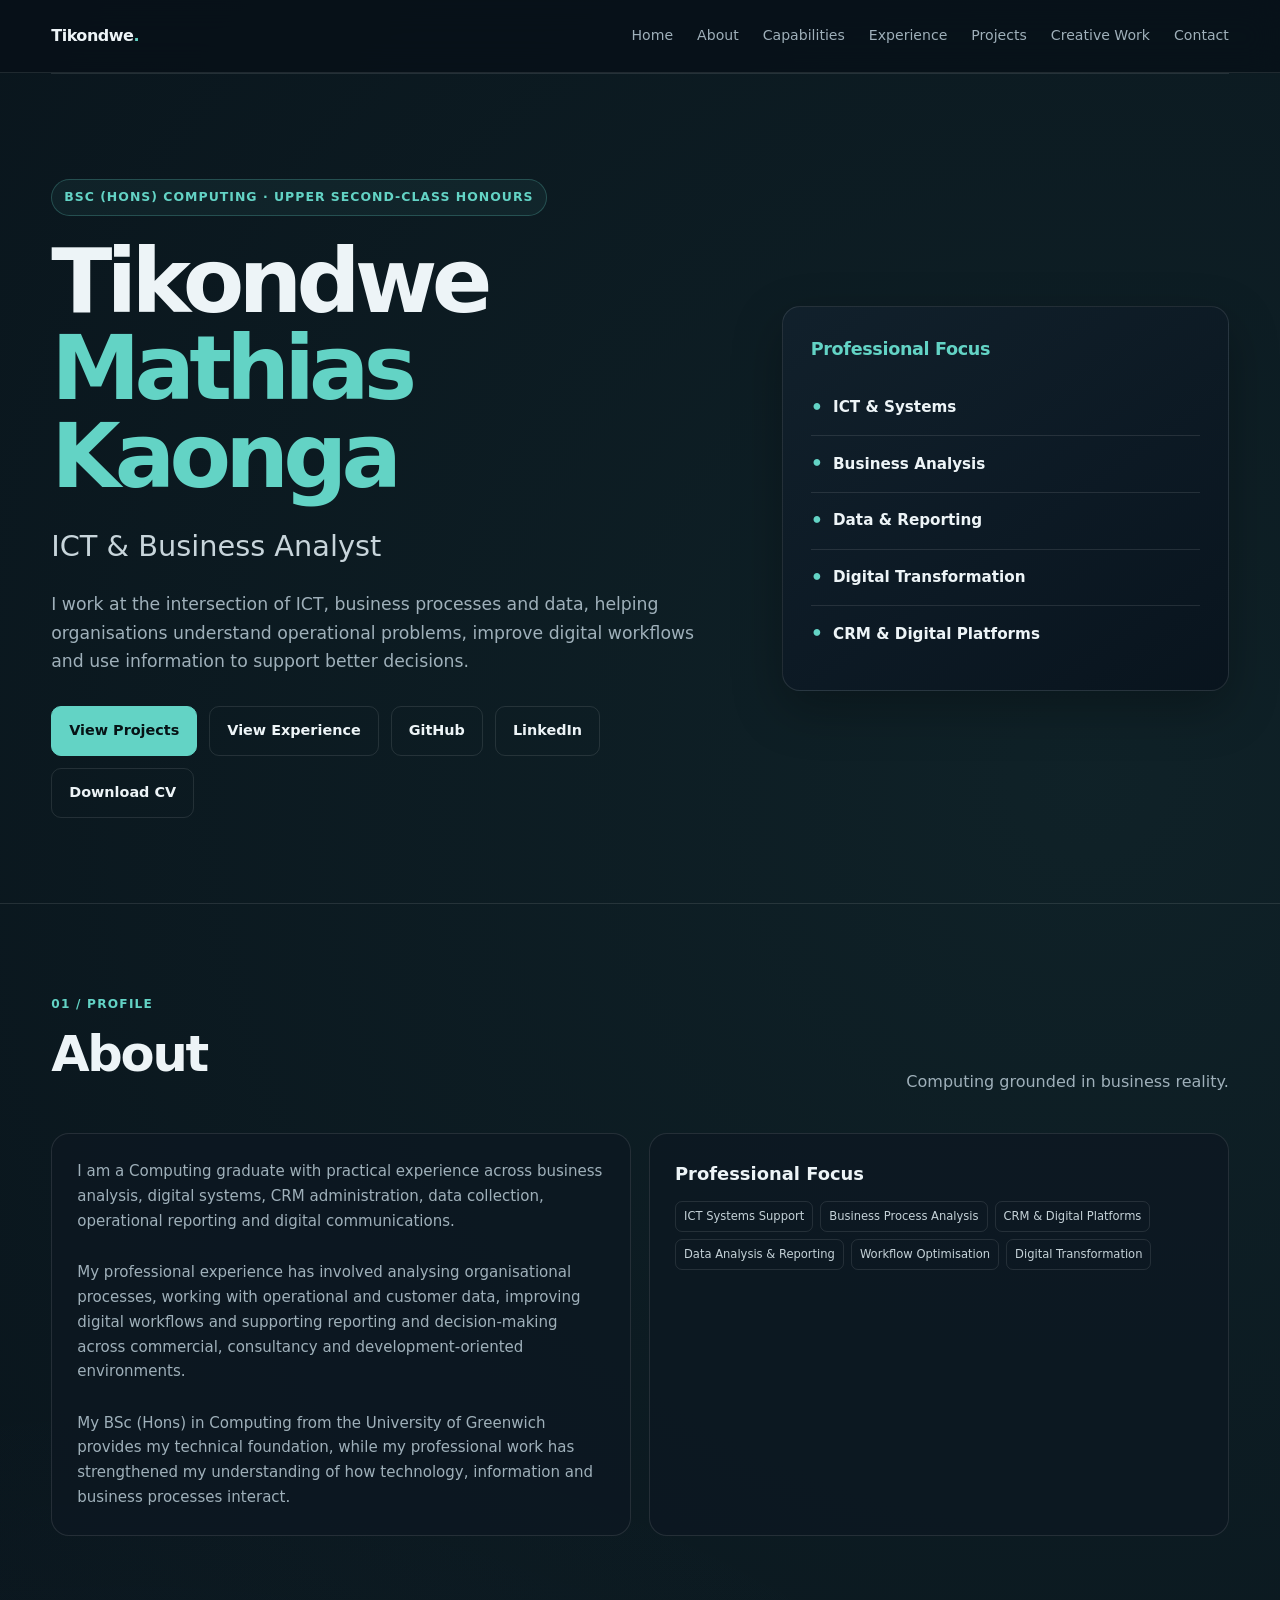
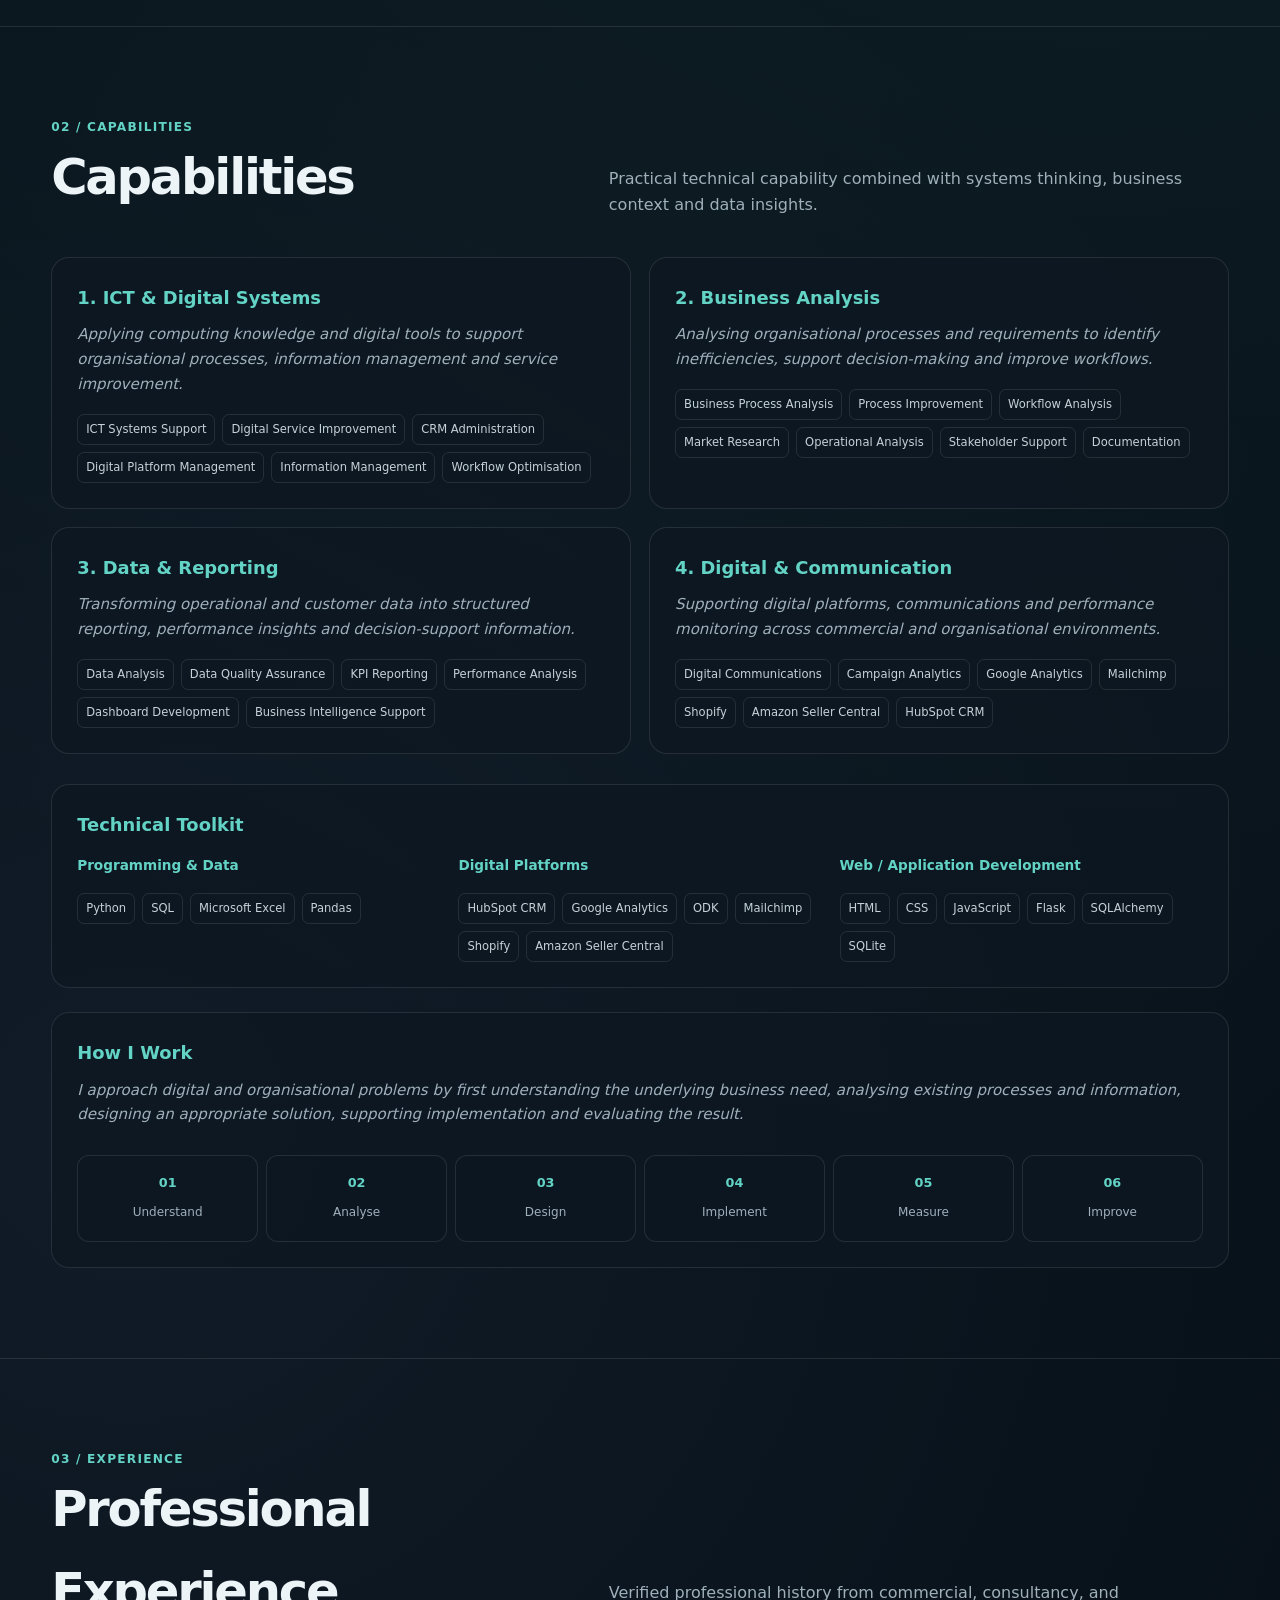
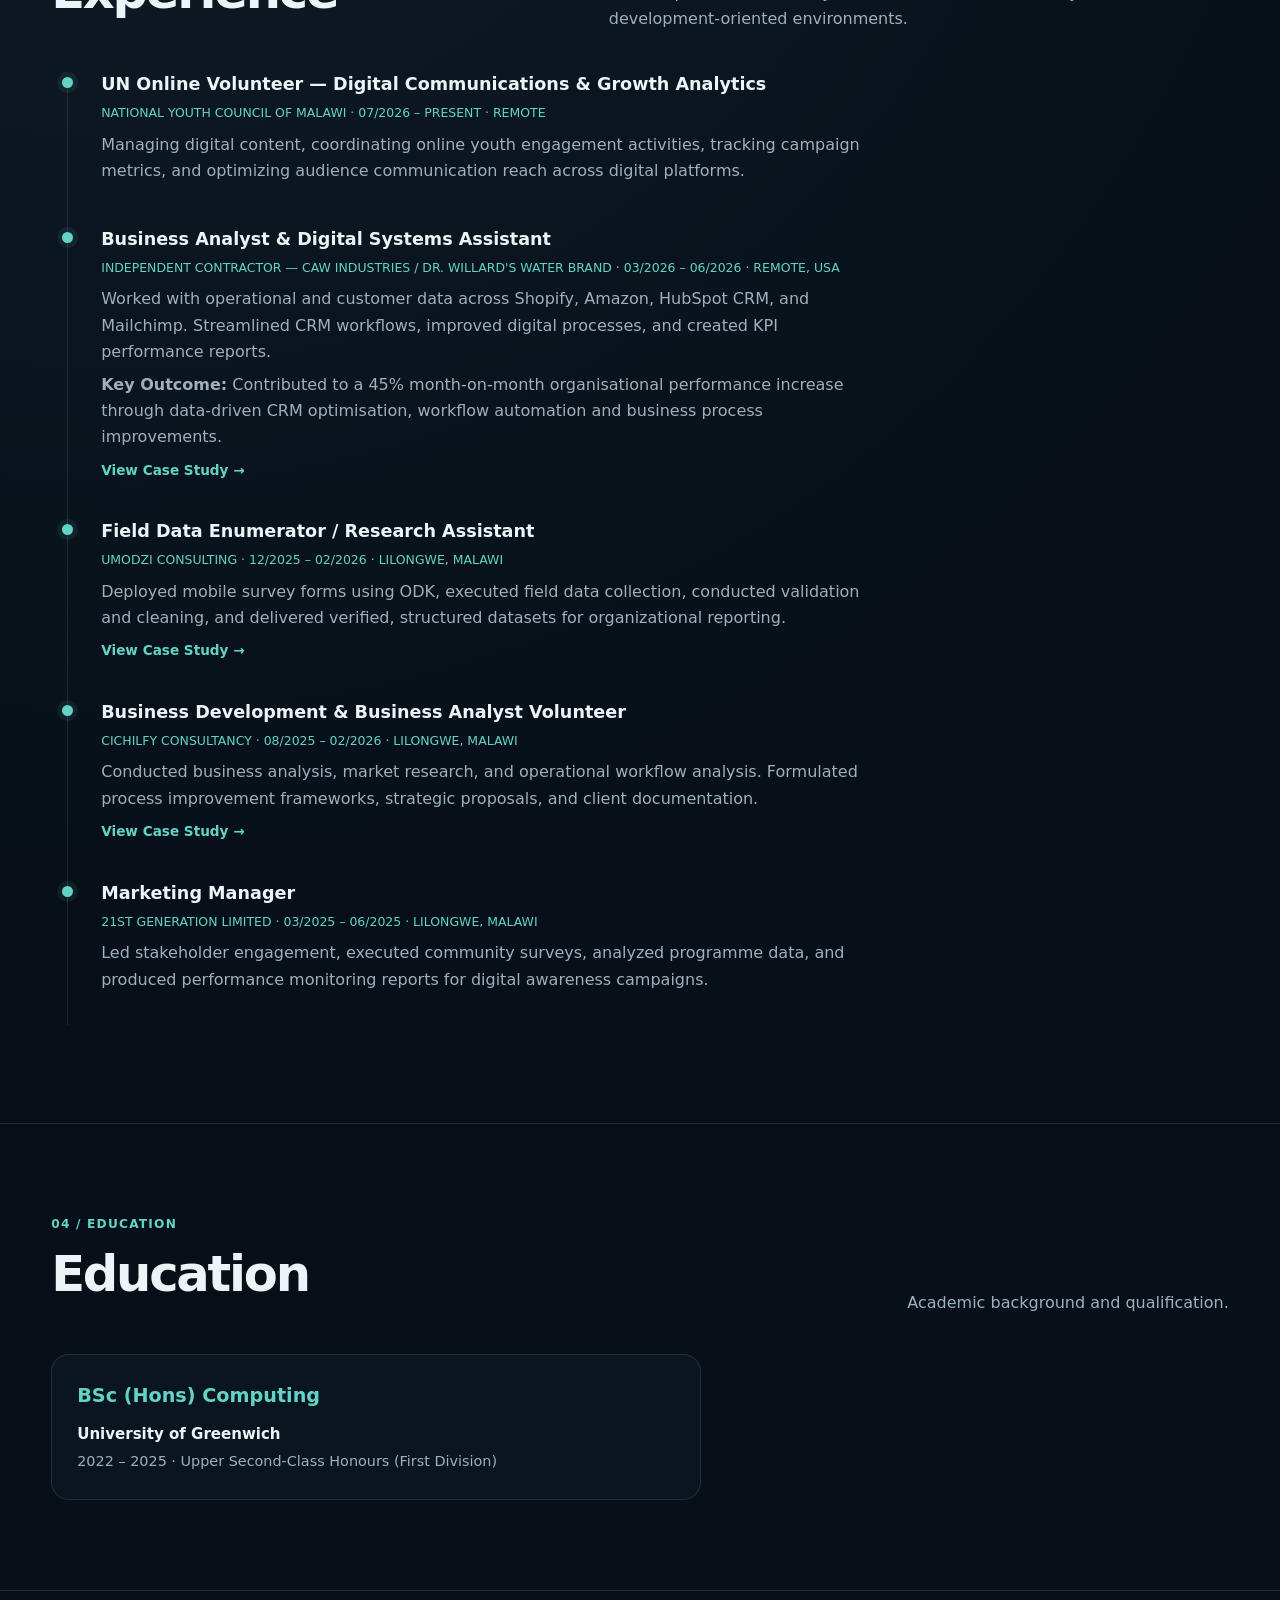
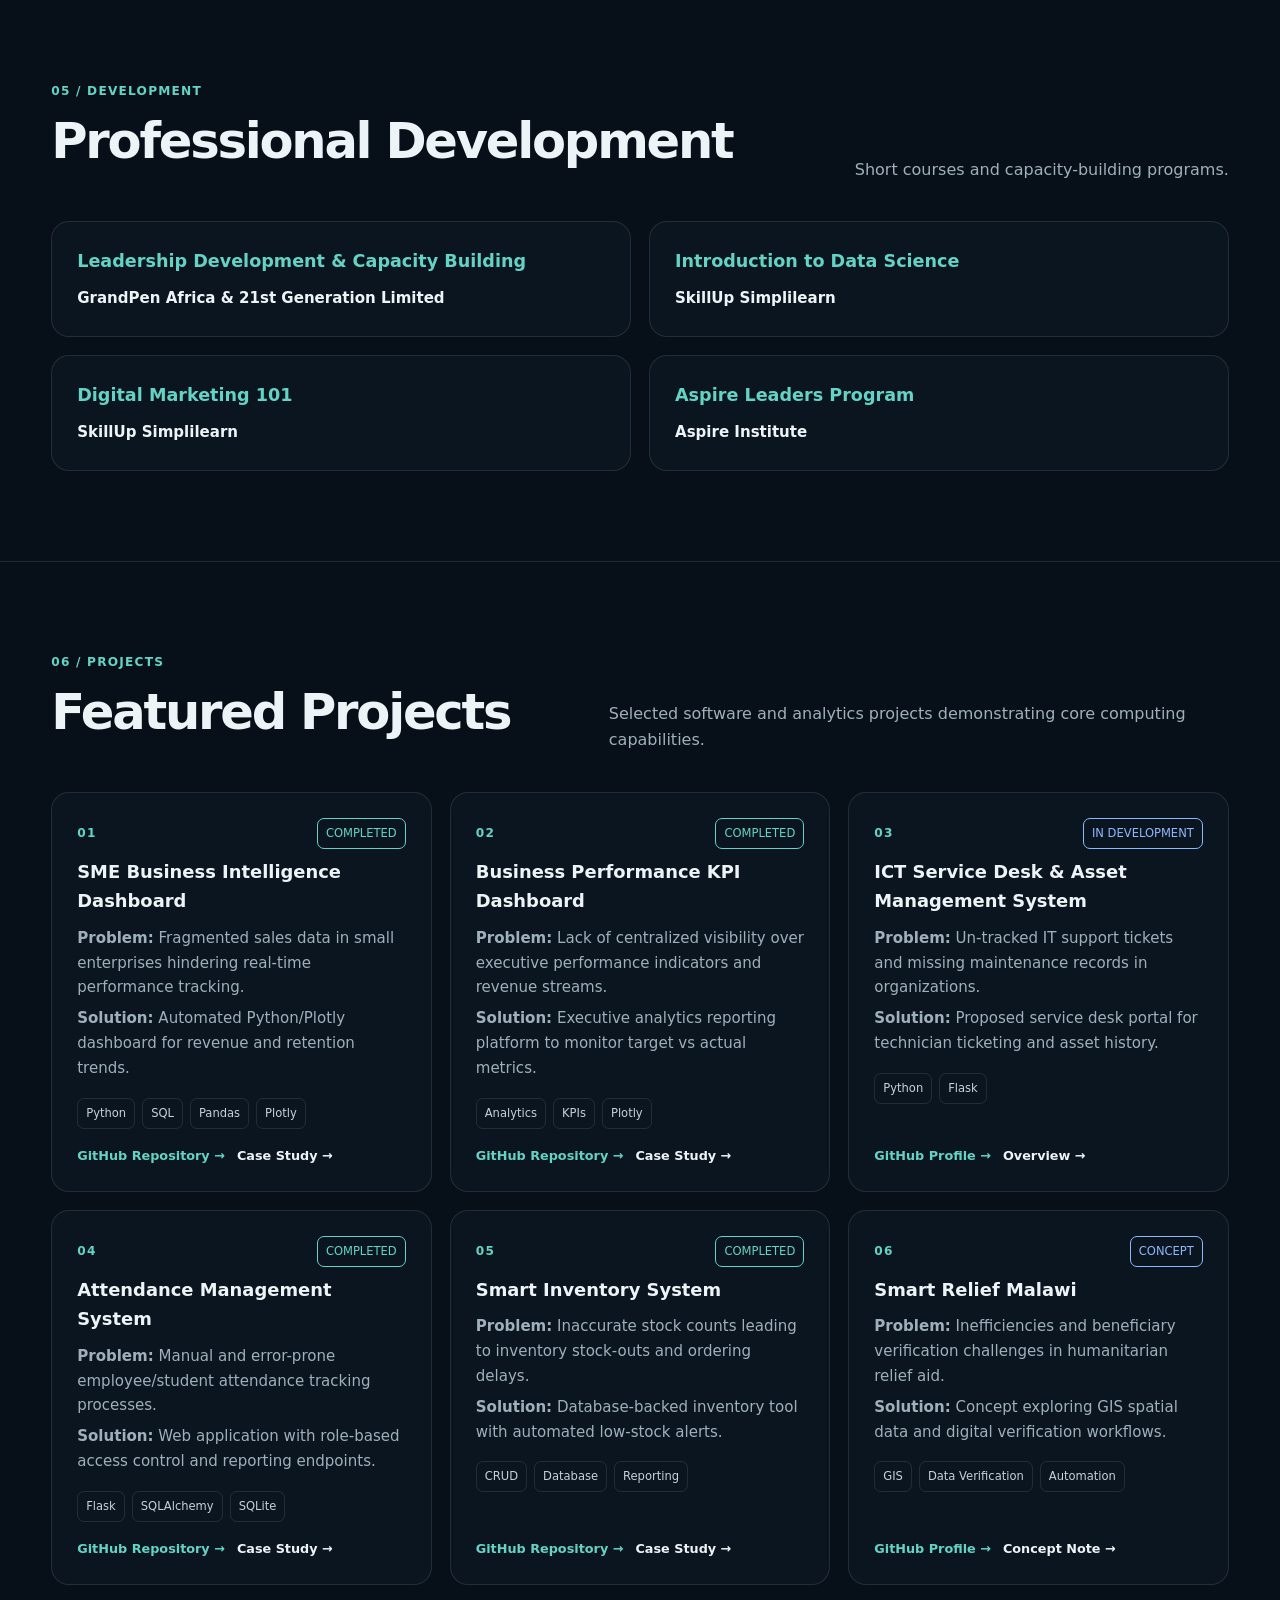
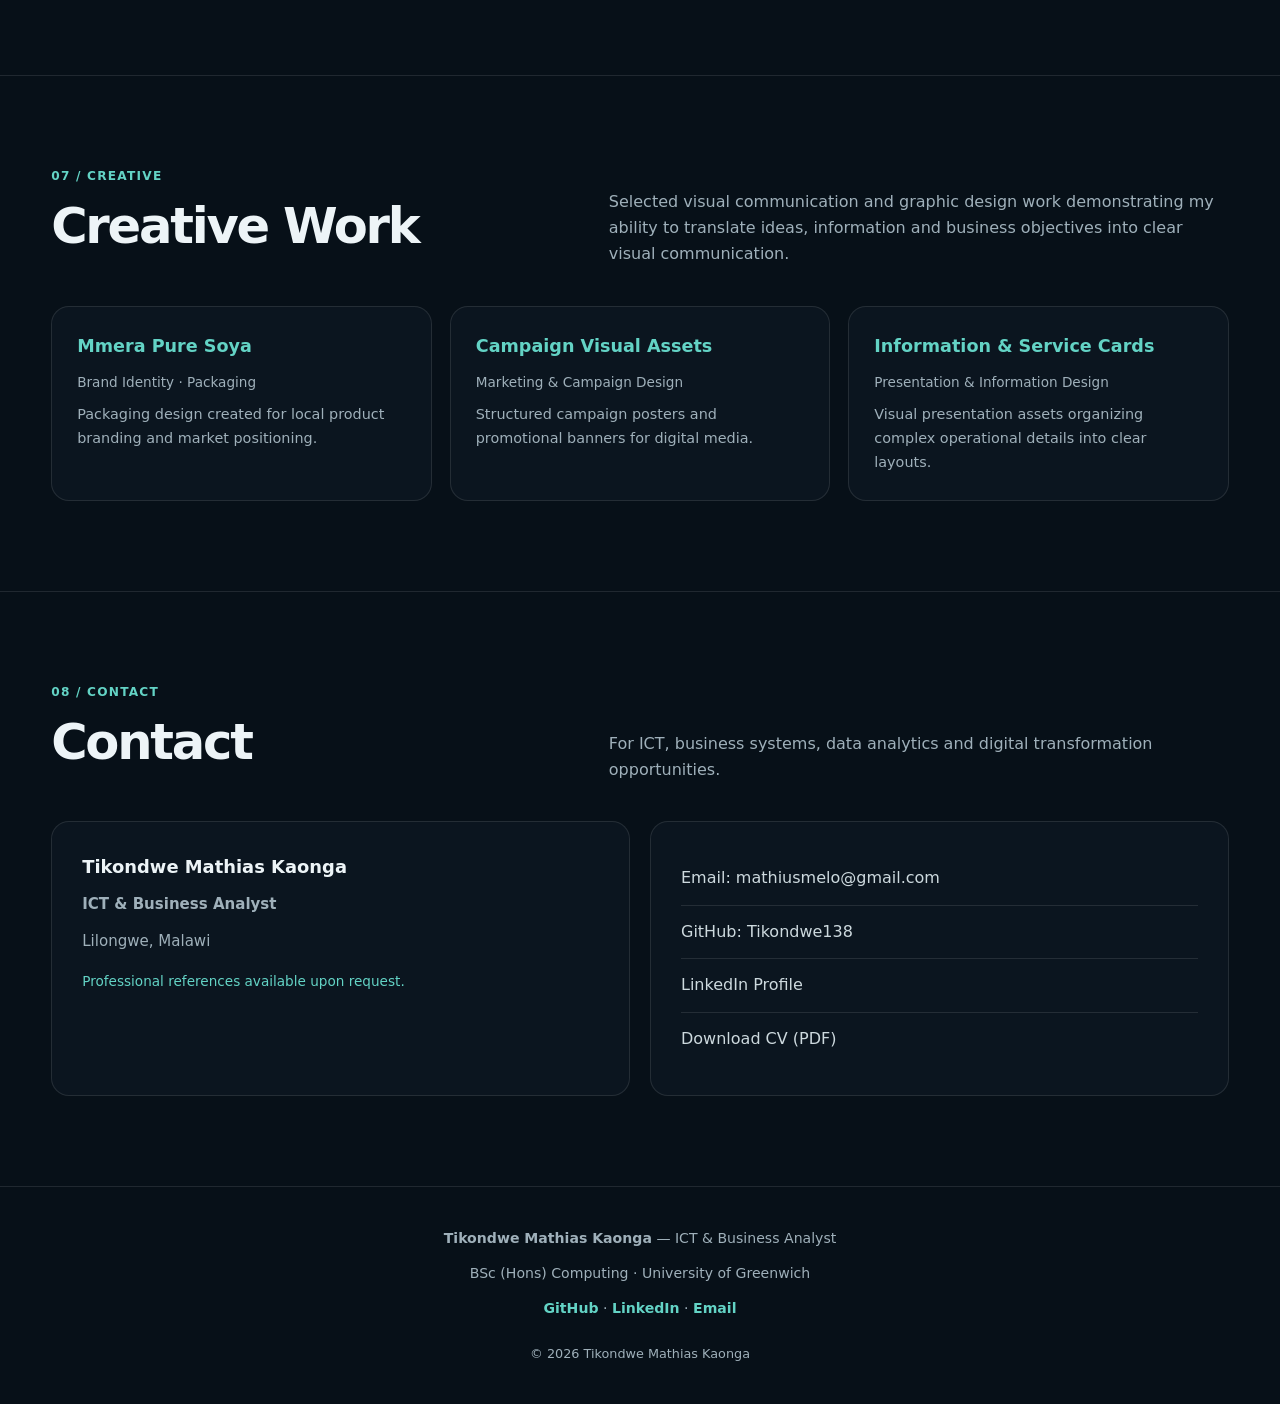
==== tikondwe-ict-portfolio.html @ abfc5bd4 "Add files via upload" ====
<!DOCTYPE html>
<html lang="en">
<head>
  <meta charset="UTF-8" />
  <meta name="viewport" content="width=device-width, initial-scale=1.0" />
  <meta name="description" content="Professional portfolio of Tikondwe Mathias Kaonga, a BSc (Hons) Computing graduate specialising in ICT, business analysis, digital systems, data analytics and digital transformation." />
  <meta name="author" content="Tikondwe Mathias Kaonga" />
  <title>Tikondwe Mathias Kaonga | ICT & Business Analyst</title>
  <link rel="stylesheet" href="css/style.css" />
</head>
<body>

<header class="nav">
  <div class="container nav-inner">
    <a class="brand" href="#home">Tikondwe<span>.</span></a>
    <button class="menu" aria-label="Open navigation">☰</button>
    <nav class="nav-links" id="navLinks">
      <a href="#home">Home</a>
      <a href="#about">About</a>
      <a href="#capabilities">Capabilities</a>
      <a href="#experience">Experience</a>
      <a href="#projects">Projects</a>
      <a href="creative/index.html">Creative Work</a>
      <a href="#contact">Contact</a>
    </nav>
  </div>
</header>

<main id="home">
  <section class="hero container">
    <div>
      <div class="eyebrow">BSc (Hons) Computing · Upper Second-Class Honours</div>
      <h1>Tikondwe<br><span>Mathias Kaonga</span></h1>
      <h2>ICT & Business Analyst</h2>
      <p>
        I work at the intersection of ICT, business processes and data, helping organisations understand operational problems, improve digital workflows and use information to support better decisions.
      </p>
      <div class="actions">
        <a class="btn primary" href="#projects">View Projects</a>
        <a class="btn" href="#experience">View Experience</a>
        <a class="btn" href="https://github.com/Tikondwe138" target="_blank" rel="noopener noreferrer">GitHub</a>
        <a class="btn" href="https://www.linkedin.com/in/tikondwe-k-3b1062323" target="_blank" rel="noopener noreferrer">LinkedIn</a>
        <a class="btn" href="assets/Tikondwe-Mathias-Kaonga-CV.pdf" target="_blank">Download CV</a>
      </div>
    </div>

    <aside class="hero-card">
      <h3>Professional Focus</h3>
      <ul>
        <li>ICT & Systems</li>
        <li>Business Analysis</li>
        <li>Data & Reporting</li>
        <li>Digital Transformation</li>
        <li>CRM & Digital Platforms</li>
      </ul>
    </aside>
  </section>

  <section id="about">
    <div class="container">
      <div class="section-head">
        <div><div class="number">01 / PROFILE</div><h2>About</h2></div>
        <p>Computing grounded in business reality.</p>
      </div>
      <div class="grid grid-2">
        <article class="card">
          <p>
            I am a Computing graduate with practical experience across business analysis, digital systems, CRM administration, data collection, operational reporting and digital communications.
          </p>
          <br>
          <p>
            My professional experience has involved analysing organisational processes, working with operational and customer data, improving digital workflows and supporting reporting and decision-making across commercial, consultancy and development-oriented environments.
          </p>
          <br>
          <p>
            My BSc (Hons) in Computing from the University of Greenwich provides my technical foundation, while my professional work has strengthened my understanding of how technology, information and business processes interact.
          </p>
        </article>
        <article class="card">
          <h3>Professional Focus</h3>
          <div class="tag-row" style="margin-top:12px">
            <span class="tag">ICT Systems Support</span>
            <span class="tag">Business Process Analysis</span>
            <span class="tag">CRM & Digital Platforms</span>
            <span class="tag">Data Analysis & Reporting</span>
            <span class="tag">Workflow Optimisation</span>
            <span class="tag">Digital Transformation</span>
          </div>
        </article>
      </div>
    </div>
  </section>

  <section id="capabilities">
    <div class="container">
      <div class="section-head">
        <div><div class="number">02 / CAPABILITIES</div><h2>Capabilities</h2></div>
        <p>Practical technical capability combined with systems thinking, business context and data insights.</p>
      </div>
      
      <div class="grid grid-2" style="margin-bottom:30px">
        <!-- CAPABILITY 1 -->
        <article class="card">
          <h3 style="color:var(--accent)">1. ICT & Digital Systems</h3>
          <p style="margin-bottom:12px;font-style:italic;color:var(--muted)">Applying computing knowledge and digital tools to support organisational processes, information management and service improvement.</p>
          <div class="tag-row">
            <span class="tag">ICT Systems Support</span>
            <span class="tag">Digital Service Improvement</span>
            <span class="tag">CRM Administration</span>
            <span class="tag">Digital Platform Management</span>
            <span class="tag">Information Management</span>
            <span class="tag">Workflow Optimisation</span>
          </div>
        </article>

        <!-- CAPABILITY 2 -->
        <article class="card">
          <h3 style="color:var(--accent)">2. Business Analysis</h3>
          <p style="margin-bottom:12px;font-style:italic;color:var(--muted)">Analysing organisational processes and requirements to identify inefficiencies, support decision-making and improve workflows.</p>
          <div class="tag-row">
            <span class="tag">Business Process Analysis</span>
            <span class="tag">Process Improvement</span>
            <span class="tag">Workflow Analysis</span>
            <span class="tag">Market Research</span>
            <span class="tag">Operational Analysis</span>
            <span class="tag">Stakeholder Support</span>
            <span class="tag">Documentation</span>
          </div>
        </article>

        <!-- CAPABILITY 3 -->
        <article class="card">
          <h3 style="color:var(--accent)">3. Data & Reporting</h3>
          <p style="margin-bottom:12px;font-style:italic;color:var(--muted)">Transforming operational and customer data into structured reporting, performance insights and decision-support information.</p>
          <div class="tag-row">
            <span class="tag">Data Analysis</span>
            <span class="tag">Data Quality Assurance</span>
            <span class="tag">KPI Reporting</span>
            <span class="tag">Performance Analysis</span>
            <span class="tag">Dashboard Development</span>
            <span class="tag">Business Intelligence Support</span>
          </div>
        </article>

        <!-- CAPABILITY 4 -->
        <article class="card">
          <h3 style="color:var(--accent)">4. Digital & Communication</h3>
          <p style="margin-bottom:12px;font-style:italic;color:var(--muted)">Supporting digital platforms, communications and performance monitoring across commercial and organisational environments.</p>
          <div class="tag-row">
            <span class="tag">Digital Communications</span>
            <span class="tag">Campaign Analytics</span>
            <span class="tag">Google Analytics</span>
            <span class="tag">Mailchimp</span>
            <span class="tag">Shopify</span>
            <span class="tag">Amazon Seller Central</span>
            <span class="tag">HubSpot CRM</span>
          </div>
        </article>
      </div>

      <!-- TECHNICAL SKILLS TOOLKIT -->
      <div class="card" style="margin-top:20px">
        <h3 style="margin-bottom:14px;color:var(--accent)">Technical Toolkit</h3>
        <div class="grid grid-3">
          <div>
            <strong style="display:block;font-size:0.85rem;color:var(--accent);margin-bottom:8px">Programming & Data</strong>
            <div class="tag-row">
              <span class="tag">Python</span>
              <span class="tag">SQL</span>
              <span class="tag">Microsoft Excel</span>
              <span class="tag">Pandas</span>
            </div>
          </div>
          <div>
            <strong style="display:block;font-size:0.85rem;color:var(--accent);margin-bottom:8px">Digital Platforms</strong>
            <div class="tag-row">
              <span class="tag">HubSpot CRM</span>
              <span class="tag">Google Analytics</span>
              <span class="tag">ODK</span>
              <span class="tag">Mailchimp</span>
              <span class="tag">Shopify</span>
              <span class="tag">Amazon Seller Central</span>
            </div>
          </div>
          <div>
            <strong style="display:block;font-size:0.85rem;color:var(--accent);margin-bottom:8px">Web / Application Development</strong>
            <div class="tag-row">
              <span class="tag">HTML</span>
              <span class="tag">CSS</span>
              <span class="tag">JavaScript</span>
              <span class="tag">Flask</span>
              <span class="tag">SQLAlchemy</span>
              <span class="tag">SQLite</span>
            </div>
          </div>
        </div>
      </div>

      <!-- HOW I WORK SECTION -->
      <div class="card" style="margin-top:24px">
        <h3 style="margin-bottom:10px;color:var(--accent)">How I Work</h3>
        <p style="margin-bottom:20px;font-style:italic;color:var(--muted)">
          I approach digital and organisational problems by first understanding the underlying business need, analysing existing processes and information, designing an appropriate solution, supporting implementation and evaluating the result.
        </p>
        <div class="process">
          <div class="step"><strong>01</strong><span>Understand</span></div>
          <div class="step"><strong>02</strong><span>Analyse</span></div>
          <div class="step"><strong>03</strong><span>Design</span></div>
          <div class="step"><strong>04</strong><span>Implement</span></div>
          <div class="step"><strong>05</strong><span>Measure</span></div>
          <div class="step"><strong>06</strong><span>Improve</span></div>
        </div>
      </div>
    </div>
  </section>

  <section id="experience">
    <div class="container">
      <div class="section-head">
        <div><div class="number">03 / EXPERIENCE</div><h2>Professional Experience</h2></div>
        <p>Verified professional history from commercial, consultancy, and development-oriented environments.</p>
      </div>
      <div class="timeline">
        <!-- EXP 01 -->
        <article class="timeline-item">
          <h3>UN Online Volunteer — Digital Communications & Growth Analytics</h3>
          <div class="meta">NATIONAL YOUTH COUNCIL OF MALAWI · 07/2026 – PRESENT · REMOTE</div>
          <p>Managing digital content, coordinating online youth engagement activities, tracking campaign metrics, and optimizing audience communication reach across digital platforms.</p>
        </article>

        <!-- EXP 02 -->
        <article class="timeline-item">
          <h3>Business Analyst & Digital Systems Assistant</h3>
          <div class="meta">INDEPENDENT CONTRACTOR — CAW INDUSTRIES / DR. WILLARD'S WATER BRAND · 03/2026 – 06/2026 · REMOTE, USA</div>
          <p>Worked with operational and customer data across Shopify, Amazon, HubSpot CRM, and Mailchimp. Streamlined CRM workflows, improved digital processes, and created KPI performance reports.</p>
          <p><strong>Key Outcome:</strong> Contributed to a 45% month-on-month organisational performance increase through data-driven CRM optimisation, workflow automation and business process improvements.</p>
          <a href="case-studies/caw-industries.html" style="color:var(--accent);font-weight:700;font-size:0.85rem">View Case Study →</a>
        </article>

        <!-- EXP 03 -->
        <article class="timeline-item">
          <h3>Field Data Enumerator / Research Assistant</h3>
          <div class="meta">UMODZI CONSULTING · 12/2025 – 02/2026 · LILONGWE, MALAWI</div>
          <p>Deployed mobile survey forms using ODK, executed field data collection, conducted validation and cleaning, and delivered verified, structured datasets for organizational reporting.</p>
          <a href="case-studies/umodzi-data-quality.html" style="color:var(--accent);font-weight:700;font-size:0.85rem">View Case Study →</a>
        </article>

        <!-- EXP 04 -->
        <article class="timeline-item">
          <h3>Business Development & Business Analyst Volunteer</h3>
          <div class="meta">CICHILFY CONSULTANCY · 08/2025 – 02/2026 · LILONGWE, MALAWI</div>
          <p>Conducted business analysis, market research, and operational workflow analysis. Formulated process improvement frameworks, strategic proposals, and client documentation.</p>
          <a href="case-studies/cichlify-business-analysis.html" style="color:var(--accent);font-weight:700;font-size:0.85rem">View Case Study →</a>
        </article>

        <!-- EXP 05 -->
        <article class="timeline-item">
          <h3>Marketing Manager</h3>
          <div class="meta">21ST GENERATION LIMITED · 03/2025 – 06/2025 · LILONGWE, MALAWI</div>
          <p>Led stakeholder engagement, executed community surveys, analyzed programme data, and produced performance monitoring reports for digital awareness campaigns.</p>
        </article>
      </div>
    </div>
  </section>

  <section id="education">
    <div class="container">
      <div class="section-head">
        <div><div class="number">04 / EDUCATION</div><h2>Education</h2></div>
        <p>Academic background and qualification.</p>
      </div>
      <div class="card" style="max-width:650px">
        <h3 style="font-size:1.2rem;color:var(--accent)">BSc (Hons) Computing</h3>
        <p style="color:var(--text);font-weight:600">University of Greenwich</p>
        <p style="color:var(--muted);font-size:0.9rem;margin-top:4px">2022 – 2025 · Upper Second-Class Honours (First Division)</p>
      </div>
    </div>
  </section>

  <section id="certifications">
    <div class="container">
      <div class="section-head">
        <div><div class="number">05 / DEVELOPMENT</div><h2>Professional Development</h2></div>
        <p>Short courses and capacity-building programs.</p>
      </div>
      <div class="grid grid-2">
        <article class="card">
          <h3 style="font-size:1.1rem;color:var(--accent)">Leadership Development & Capacity Building</h3>
          <p style="color:var(--text);font-weight:600">GrandPen Africa & 21st Generation Limited</p>
        </article>
        <article class="card">
          <h3 style="font-size:1.1rem;color:var(--accent)">Introduction to Data Science</h3>
          <p style="color:var(--text);font-weight:600">SkillUp Simplilearn</p>
        </article>
        <article class="card">
          <h3 style="font-size:1.1rem;color:var(--accent)">Digital Marketing 101</h3>
          <p style="color:var(--text);font-weight:600">SkillUp Simplilearn</p>
        </article>
        <article class="card">
          <h3 style="font-size:1.1rem;color:var(--accent)">Aspire Leaders Program</h3>
          <p style="color:var(--text);font-weight:600">Aspire Institute</p>
        </article>
      </div>
    </div>
  </section>

  <section id="projects">
    <div class="container">
      <div class="section-head">
        <div><div class="number">06 / PROJECTS</div><h2>Featured Projects</h2></div>
        <p>Selected software and analytics projects demonstrating core computing capabilities.</p>
      </div>
      <div class="grid grid-3">
        <!-- PROJECT 01 -->
        <article class="card project-card">
          <div class="project-body">
            <div style="display:flex;justify-content:space-between;align-items:center;margin-bottom:8px">
              <div class="number">01</div>
              <span class="tag" style="border-color:var(--accent);color:var(--accent)">COMPLETED</span>
            </div>
            <h3>SME Business Intelligence Dashboard</h3>
            <p><strong>Problem:</strong> Fragmented sales data in small enterprises hindering real-time performance tracking.</p>
            <p style="margin-top:6px"><strong>Solution:</strong> Automated Python/Plotly dashboard for revenue and retention trends.</p>
            <div class="tag-row"><span class="tag">Python</span><span class="tag">SQL</span><span class="tag">Pandas</span><span class="tag">Plotly</span></div>
          </div>
          <div style="margin-top:16px;display:flex;gap:12px">
            <a href="https://github.com/Tikondwe138" target="_blank" rel="noopener noreferrer" style="color:var(--accent);font-weight:700;font-size:0.8rem">GitHub Repository →</a>
            <a href="projects/sme-bi-dashboard.html" style="color:var(--text);font-weight:700;font-size:0.8rem">Case Study →</a>
          </div>
        </article>

        <!-- PROJECT 02 -->
        <article class="card project-card">
          <div class="project-body">
            <div style="display:flex;justify-content:space-between;align-items:center;margin-bottom:8px">
              <div class="number">02</div>
              <span class="tag" style="border-color:var(--accent);color:var(--accent)">COMPLETED</span>
            </div>
            <h3>Business Performance KPI Dashboard</h3>
            <p><strong>Problem:</strong> Lack of centralized visibility over executive performance indicators and revenue streams.</p>
            <p style="margin-top:6px"><strong>Solution:</strong> Executive analytics reporting platform to monitor target vs actual metrics.</p>
            <div class="tag-row"><span class="tag">Analytics</span><span class="tag">KPIs</span><span class="tag">Plotly</span></div>
          </div>
          <div style="margin-top:16px;display:flex;gap:12px">
            <a href="https://github.com/Tikondwe138" target="_blank" rel="noopener noreferrer" style="color:var(--accent);font-weight:700;font-size:0.8rem">GitHub Repository →</a>
            <a href="projects/kpi-dashboard.html" style="color:var(--text);font-weight:700;font-size:0.8rem">Case Study →</a>
          </div>
        </article>

        <!-- PROJECT 03 -->
        <article class="card project-card">
          <div class="project-body">
            <div style="display:flex;justify-content:space-between;align-items:center;margin-bottom:8px">
              <div class="number">03</div>
              <span class="tag" style="border-color:var(--accent-2);color:var(--accent-2)">IN DEVELOPMENT</span>
            </div>
            <h3>ICT Service Desk & Asset Management System</h3>
            <p><strong>Problem:</strong> Un-tracked IT support tickets and missing maintenance records in organizations.</p>
            <p style="margin-top:6px"><strong>Solution:</strong> Proposed service desk portal for technician ticketing and asset history.</p>
            <div class="tag-row"><span class="tag">Python</span><span class="tag">Flask</span></div>
          </div>
          <div style="margin-top:16px;display:flex;gap:12px">
            <a href="https://github.com/Tikondwe138" target="_blank" rel="noopener noreferrer" style="color:var(--accent);font-weight:700;font-size:0.8rem">GitHub Profile →</a>
            <a href="projects/service-desk.html" style="color:var(--text);font-weight:700;font-size:0.8rem">Overview →</a>
          </div>
        </article>

        <!-- PROJECT 04 -->
        <article class="card project-card">
          <div class="project-body">
            <div style="display:flex;justify-content:space-between;align-items:center;margin-bottom:8px">
              <div class="number">04</div>
              <span class="tag" style="border-color:var(--accent);color:var(--accent)">COMPLETED</span>
            </div>
            <h3>Attendance Management System</h3>
            <p><strong>Problem:</strong> Manual and error-prone employee/student attendance tracking processes.</p>
            <p style="margin-top:6px"><strong>Solution:</strong> Web application with role-based access control and reporting endpoints.</p>
            <div class="tag-row"><span class="tag">Flask</span><span class="tag">SQLAlchemy</span><span class="tag">SQLite</span></div>
          </div>
          <div style="margin-top:16px;display:flex;gap:12px">
            <a href="https://github.com/Tikondwe138" target="_blank" rel="noopener noreferrer" style="color:var(--accent);font-weight:700;font-size:0.8rem">GitHub Repository →</a>
            <a href="projects/attendance-system.html" style="color:var(--text);font-weight:700;font-size:0.8rem">Case Study →</a>
          </div>
        </article>

        <!-- PROJECT 05 -->
        <article class="card project-card">
          <div class="project-body">
            <div style="display:flex;justify-content:space-between;align-items:center;margin-bottom:8px">
              <div class="number">05</div>
              <span class="tag" style="border-color:var(--accent);color:var(--accent)">COMPLETED</span>
            </div>
            <h3>Smart Inventory System</h3>
            <p><strong>Problem:</strong> Inaccurate stock counts leading to inventory stock-outs and ordering delays.</p>
            <p style="margin-top:6px"><strong>Solution:</strong> Database-backed inventory tool with automated low-stock alerts.</p>
            <div class="tag-row"><span class="tag">CRUD</span><span class="tag">Database</span><span class="tag">Reporting</span></div>
          </div>
          <div style="margin-top:16px;display:flex;gap:12px">
            <a href="https://github.com/Tikondwe138" target="_blank" rel="noopener noreferrer" style="color:var(--accent);font-weight:700;font-size:0.8rem">GitHub Repository →</a>
            <a href="projects/inventory-system.html" style="color:var(--text);font-weight:700;font-size:0.8rem">Case Study →</a>
          </div>
        </article>

        <!-- PROJECT 06 -->
        <article class="card project-card">
          <div class="project-body">
            <div style="display:flex;justify-content:space-between;align-items:center;margin-bottom:8px">
              <div class="number">06</div>
              <span class="tag" style="border-color:var(--accent-2);color:var(--accent-2)">CONCEPT</span>
            </div>
            <h3>Smart Relief Malawi</h3>
            <p><strong>Problem:</strong> Inefficiencies and beneficiary verification challenges in humanitarian relief aid.</p>
            <p style="margin-top:6px"><strong>Solution:</strong> Concept exploring GIS spatial data and digital verification workflows.</p>
            <div class="tag-row"><span class="tag">GIS</span><span class="tag">Data Verification</span><span class="tag">Automation</span></div>
          </div>
          <div style="margin-top:16px;display:flex;gap:12px">
            <a href="https://github.com/Tikondwe138" target="_blank" rel="noopener noreferrer" style="color:var(--accent);font-weight:700;font-size:0.8rem">GitHub Profile →</a>
            <a href="projects/smart-relief.html" style="color:var(--text);font-weight:700;font-size:0.8rem">Concept Note →</a>
          </div>
        </article>
      </div>
    </div>
  </section>

  <section id="creative">
    <div class="container">
      <div class="section-head">
        <div><div class="number">07 / CREATIVE</div><h2>Creative Work</h2></div>
        <p>Selected visual communication and graphic design work demonstrating my ability to translate ideas, information and business objectives into clear visual communication.</p>
      </div>

      <!-- GALLERY CATEGORY CARDS -->
      <div class="grid grid-3">
        <article class="card creative-card" onclick="openLightbox('Mmera Pure Soya Packaging Design', 'Brand Identity & Packaging', 'Brand identity and packaging visual design for a Malawi-based local food product.', 'Role: Brand / Graphic Designer | Tools: Canva / Photoshop')">
          <h3 style="font-size:1.1rem;color:var(--accent)">Mmera Pure Soya</h3>
          <p style="font-size:0.85rem;color:var(--muted);margin-top:4px">Brand Identity · Packaging</p>
          <p style="font-size:0.9rem;margin-top:10px">Packaging design created for local product branding and market positioning.</p>
        </article>

        <article class="card creative-card" onclick="openLightbox('Digital Campaign Materials', 'Marketing & Campaign Design', 'Visual campaign assets created for online promotional reach.', 'Role: Graphic Designer | Tools: Canva / Digital Design Suite')">
          <h3 style="font-size:1.1rem;color:var(--accent)">Campaign Visual Assets</h3>
          <p style="font-size:0.85rem;color:var(--muted);margin-top:4px">Marketing & Campaign Design</p>
          <p style="font-size:0.9rem;margin-top:10px">Structured campaign posters and promotional banners for digital media.</p>
        </article>

        <article class="card creative-card" onclick="openLightbox('Information & Service Card Design', 'Presentation & Information Design', 'Information design formatting service packages and corporate outlines into legible visual assets.', 'Role: Information Designer | Tools: Digital Design Tools')">
          <h3 style="font-size:1.1rem;color:var(--accent)">Information & Service Cards</h3>
          <p style="font-size:0.85rem;color:var(--muted);margin-top:4px">Presentation & Information Design</p>
          <p style="font-size:0.9rem;margin-top:10px">Visual presentation assets organizing complex operational details into clear layouts.</p>
        </article>
      </div>
    </div>
  </section>

  <section id="contact">
    <div class="container">
      <div class="section-head">
        <div><div class="number">08 / CONTACT</div><h2>Contact</h2></div>
        <p>For ICT, business systems, data analytics and digital transformation opportunities.</p>
      </div>
      <div class="contact">
        <div class="card contact-box">
          <h3>Tikondwe Mathias Kaonga</h3>
          <p style="margin-top:8px;font-weight:600">ICT & Business Analyst</p>
          <p style="margin-top:12px;color:var(--muted)">Lilongwe, Malawi</p>
          <p style="margin-top:16px;font-size:0.85rem;color:var(--accent)">Professional references available upon request.</p>
        </div>
        <div class="card contact-box">
          <a class="contact-link" href="mailto:mathiusmelo@gmail.com">Email: mathiusmelo@gmail.com</a>
          <a class="contact-link" href="https://github.com/Tikondwe138" target="_blank" rel="noopener noreferrer">GitHub: Tikondwe138</a>
          <a class="contact-link" href="https://www.linkedin.com/in/tikondwe-k-3b1062323" target="_blank" rel="noopener noreferrer">LinkedIn Profile</a>
          <a class="contact-link" href="assets/Tikondwe-Mathias-Kaonga-CV.pdf" target="_blank">Download CV (PDF)</a>
        </div>
      </div>
    </div>
  </section>
</main>

<!-- LIGHTBOX MODAL -->
<div id="lightbox" style="display:none;position:fixed;top:0;left:0;width:100%;height:100%;background:rgba(0,0,0,0.85);z-index:200;align-items:center;justify-content:center;padding:20px" onclick="closeLightbox()">
  <div style="background:var(--surface);border:1px solid var(--line);border-radius:var(--radius);padding:30px;max-width:500px;width:100%;position:relative" onclick="event.stopPropagation()">
    <button onclick="closeLightbox()" style="position:absolute;top:15px;right:15px;background:none;border:none;color:var(--text);font-size:1.4rem;cursor:pointer">×</button>
    <h3 id="lbTitle" style="color:var(--accent);margin-bottom:8px"></h3>
    <p id="lbCat" style="font-size:0.85rem;color:var(--muted);margin-bottom:12px;font-weight:600"></p>
    <p id="lbDesc" style="font-size:0.95rem;margin-bottom:14px;color:var(--text)"></p>
    <p id="lbMeta" style="font-size:0.82rem;color:var(--accent)"></p>
  </div>
</div>

<footer>
  <div class="container footer-inner">
    <div><strong>Tikondwe Mathias Kaonga</strong> — ICT & Business Analyst</div>
    <div>BSc (Hons) Computing · University of Greenwich</div>
    <div>
      <a href="https://github.com/Tikondwe138" target="_blank" rel="noopener noreferrer">GitHub</a> · 
      <a href="https://www.linkedin.com/in/tikondwe-k-3b1062323" target="_blank" rel="noopener noreferrer">LinkedIn</a> · 
      <a href="mailto:mathiusmelo@gmail.com">Email</a>
    </div>
    <div style="margin-top:10px;font-size:0.8rem">© 2026 Tikondwe Mathias Kaonga</div>
  </div>
</footer>

<script src="js/main.js"></script>
</body>
</html>
---- css/style.css ----
/* Tikondwe Mathias Kaonga — Main Stylesheet */
:root {
  --bg: #071018;
  --surface: #0d1822;
  --surface-2: #12212d;
  --text: #edf4f7;
  --muted: #9fb0ba;
  --line: rgba(255, 255, 255, 0.10);
  --accent: #63d3c5;
  --accent-2: #8db8ff;
  --max: 1180px;
  --radius: 18px;
  --shadow: 0 18px 50px rgba(0, 0, 0, 0.28);
}
* { box-sizing: border-box; margin: 0; padding: 0; }
html { scroll-behavior: smooth; }
body {
  font-family: Inter, ui-sans-serif, system-ui, -apple-system, BlinkMacSystemFont, "Segoe UI", sans-serif;
  background:
    radial-gradient(circle at 85% 10%, rgba(99, 211, 197, 0.09), transparent 28%),
    radial-gradient(circle at 10% 35%, rgba(141, 184, 255, 0.07), transparent 26%),
    var(--bg);
  color: var(--text);
  line-height: 1.65;
}
a { color: inherit; text-decoration: none; }
a:focus-visible, button:focus-visible {
  outline: 2px solid var(--accent);
  outline-offset: 3px;
}
.container { width: min(var(--max), 92%); margin: auto; }
.nav {
  position: sticky; top: 0; z-index: 100;
  backdrop-filter: blur(16px);
  background: rgba(7, 16, 24, 0.78);
  border-bottom: 1px solid var(--line);
}
.nav-inner { height: 72px; display: flex; align-items: center; justify-content: space-between; }
.brand { font-weight: 800; letter-spacing: -0.03em; }
.brand span { color: var(--accent); }
.nav-links { display: flex; gap: 24px; align-items: center; }
.nav-links a { font-size: 0.88rem; color: var(--muted); transition: 0.2s; }
.nav-links a:hover { color: var(--text); }
.menu { display: none; background: none; border: 0; color: var(--text); font-size: 1.5rem; cursor: pointer; }
.hero { padding: 105px 0 85px; min-height: 680px; display: grid; grid-template-columns: 1.2fr 0.8fr; gap: 60px; align-items: center; }
.eyebrow {
  display: inline-flex; align-items: center; gap: 8px;
  border: 1px solid rgba(99, 211, 197, 0.25);
  color: var(--accent); padding: 7px 12px; border-radius: 999px;
  font-size: 0.78rem; font-weight: 700; letter-spacing: 0.08em; text-transform: uppercase;
  background: rgba(99, 211, 197, 0.06);
}
h1 { font-size: clamp(3rem, 7vw, 6rem); line-height: 0.98; letter-spacing: -0.065em; margin: 22px 0; }
.hero h1 span { color: var(--accent); }
.hero h2 { font-size: clamp(1.25rem, 2.5vw, 1.8rem); font-weight: 500; color: #c8d5db; margin-bottom: 20px; }
.hero p { font-size: 1.08rem; color: var(--muted); max-width: 720px; }
.actions { display: flex; flex-wrap: wrap; gap: 12px; margin-top: 30px; }
.btn {
  display: inline-flex; align-items: center; justify-content: center;
  padding: 12px 17px; border-radius: 10px; border: 1px solid var(--line);
  font-weight: 700; font-size: 0.9rem; transition: 0.2s; cursor: pointer;
}
.btn.primary { background: var(--accent); color: #061316; border-color: var(--accent); }
.btn:hover { transform: translateY(-2px); }
.hero-card {
  border: 1px solid var(--line); background: linear-gradient(145deg, rgba(18, 33, 45, 0.95), rgba(9, 20, 29, 0.95));
  padding: 28px; border-radius: var(--radius); box-shadow: var(--shadow);
}
.hero-card h3 { font-size: 1.1rem; color: var(--accent); margin-bottom: 16px; letter-spacing: -0.02em; }
.hero-card ul { list-style: none; }
.hero-card li { padding: 12px 0; border-bottom: 1px solid var(--line); font-weight: 600; font-size: 0.95rem; color: var(--text); display: flex; align-items: center; gap: 10px; }
.hero-card li:last-child { border-bottom: 0; }
.hero-card li::before { content: "•"; color: var(--accent); font-size: 1.2rem; }
section { padding: 90px 0; border-top: 1px solid var(--line); }
.section-head { display: flex; justify-content: space-between; gap: 30px; align-items: end; margin-bottom: 38px; }
.section-head h2 { font-size: clamp(2rem, 4vw, 3.1rem); letter-spacing: -0.045em; }
.section-head p { max-width: 620px; color: var(--muted); }
.grid { display: grid; gap: 18px; }
.grid-3 { grid-template-columns: repeat(3, 1fr); }
.grid-2 { grid-template-columns: repeat(2, 1fr); }
.card {
  background: rgba(13, 24, 34, 0.78); border: 1px solid var(--line);
  border-radius: var(--radius); padding: 25px; transition: 0.25s;
}
.card:hover { transform: translateY(-4px); border-color: rgba(99, 211, 197, 0.35); }
.card h3 { font-size: 1.12rem; margin-bottom: 10px; }
.card p { color: var(--muted); font-size: 0.94rem; }
.tag-row { display: flex; flex-wrap: wrap; gap: 7px; margin-top: 17px; }
.tag { font-size: 0.72rem; padding: 5px 8px; border: 1px solid var(--line); border-radius: 7px; color: #c5d2d8; }
.number { font-size: 0.76rem; color: var(--accent); font-weight: 800; letter-spacing: 0.1em; }
.project-card { display: flex; flex-direction: column; min-height: 285px; }
.project-card .project-body { flex: 1; }
.timeline { position: relative; margin-left: 8px; }
.timeline::before { content: ""; position: absolute; left: 8px; top: 8px; bottom: 8px; width: 1px; background: var(--line); }
.timeline-item { position: relative; padding: 0 0 34px 42px; }
.timeline-item::before {
  content: ""; position: absolute; left: 3px; top: 7px; width: 11px; height: 11px;
  background: var(--accent); border-radius: 50%; box-shadow: 0 0 0 5px rgba(99, 211, 197, 0.08);
}
.timeline-item h3 { font-size: 1.1rem; }
.timeline-item .meta { font-size: 0.78rem; color: var(--accent); margin: 4px 0 8px; }
.timeline-item p { color: var(--muted); max-width: 780px; margin-bottom: 6px; }
.process { display: grid; grid-template-columns: repeat(6, 1fr); gap: 8px; margin-top: 28px; }
.step { border: 1px solid var(--line); padding: 16px 10px; text-align: center; border-radius: 12px; background: rgba(13, 24, 34, 0.7); }
.step strong { display: block; color: var(--accent); font-size: 0.8rem; margin-bottom: 5px; }
.step span { font-size: 0.75rem; color: var(--muted); }
.contact { display: grid; grid-template-columns: 1fr 1fr; gap: 20px; }
.contact-box { padding: 30px; }
.contact-link { display: block; padding: 13px 0; border-bottom: 1px solid var(--line); color: #cdd9de; }
.contact-link:last-child { border-bottom: 0; }
footer { padding: 40px 0; color: var(--muted); font-size: 0.88rem; border-top: 1px solid var(--line); }
footer .footer-inner { display: flex; flex-direction: column; gap: 12px; align-items: center; text-align: center; }
footer a { color: var(--accent); font-weight: 600; }
.creative-card { cursor: pointer; }
@media(max-width:900px){
  .hero { grid-template-columns: 1fr; padding-top: 75px; }
  .grid-3 { grid-template-columns: 1fr 1fr; }
  .process { grid-template-columns: repeat(3, 1fr); }
  .contact { grid-template-columns: 1fr; }
}
@media(max-width:650px){
  .nav-links { display: none; position: absolute; top: 72px; left: 0; right: 0; background: #071018; padding: 20px; flex-direction: column; border-bottom: 1px solid var(--line); }
  .nav-links.open { display: flex; }
  .menu { display: block; }
  .grid-3, .grid-2 { grid-template-columns: 1fr; }
  .process { grid-template-columns: 1fr 1fr; }
  section { padding: 70px 0; }
  h1 { font-size: 3.2rem; }
}
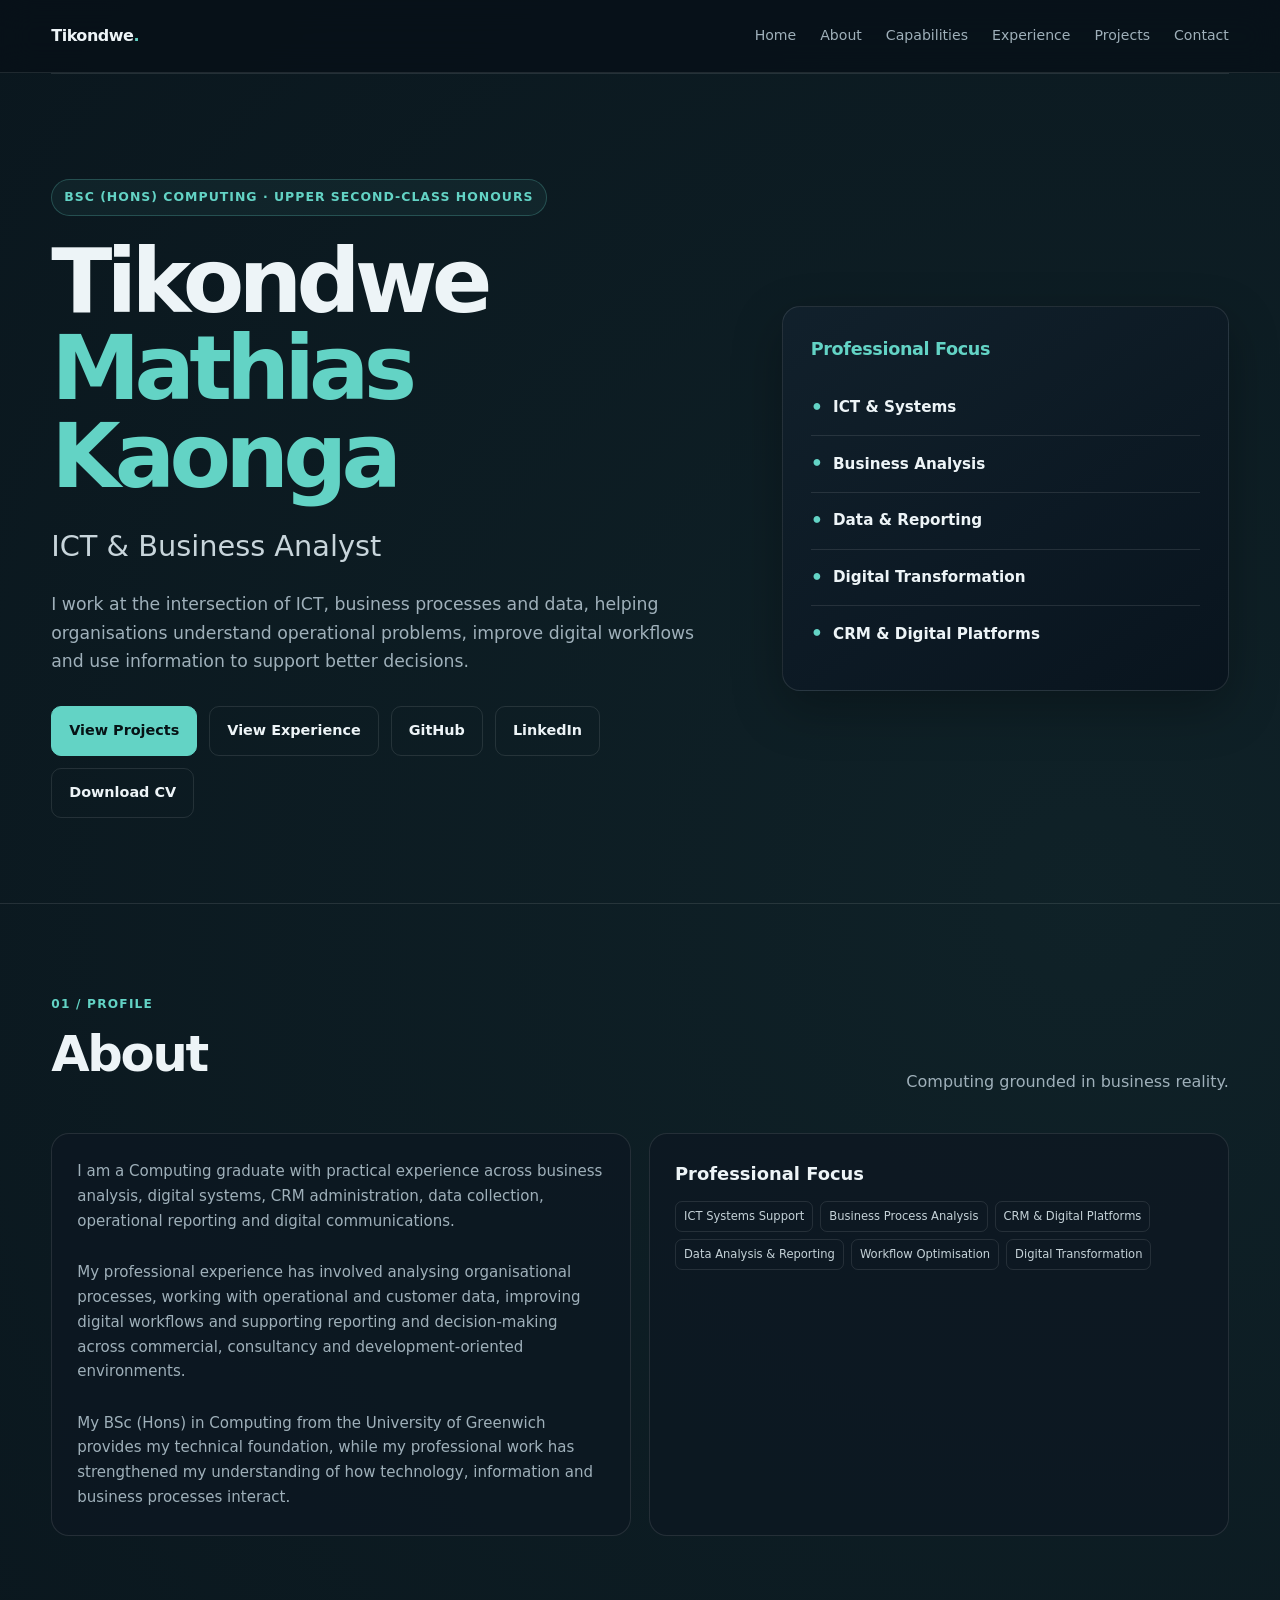
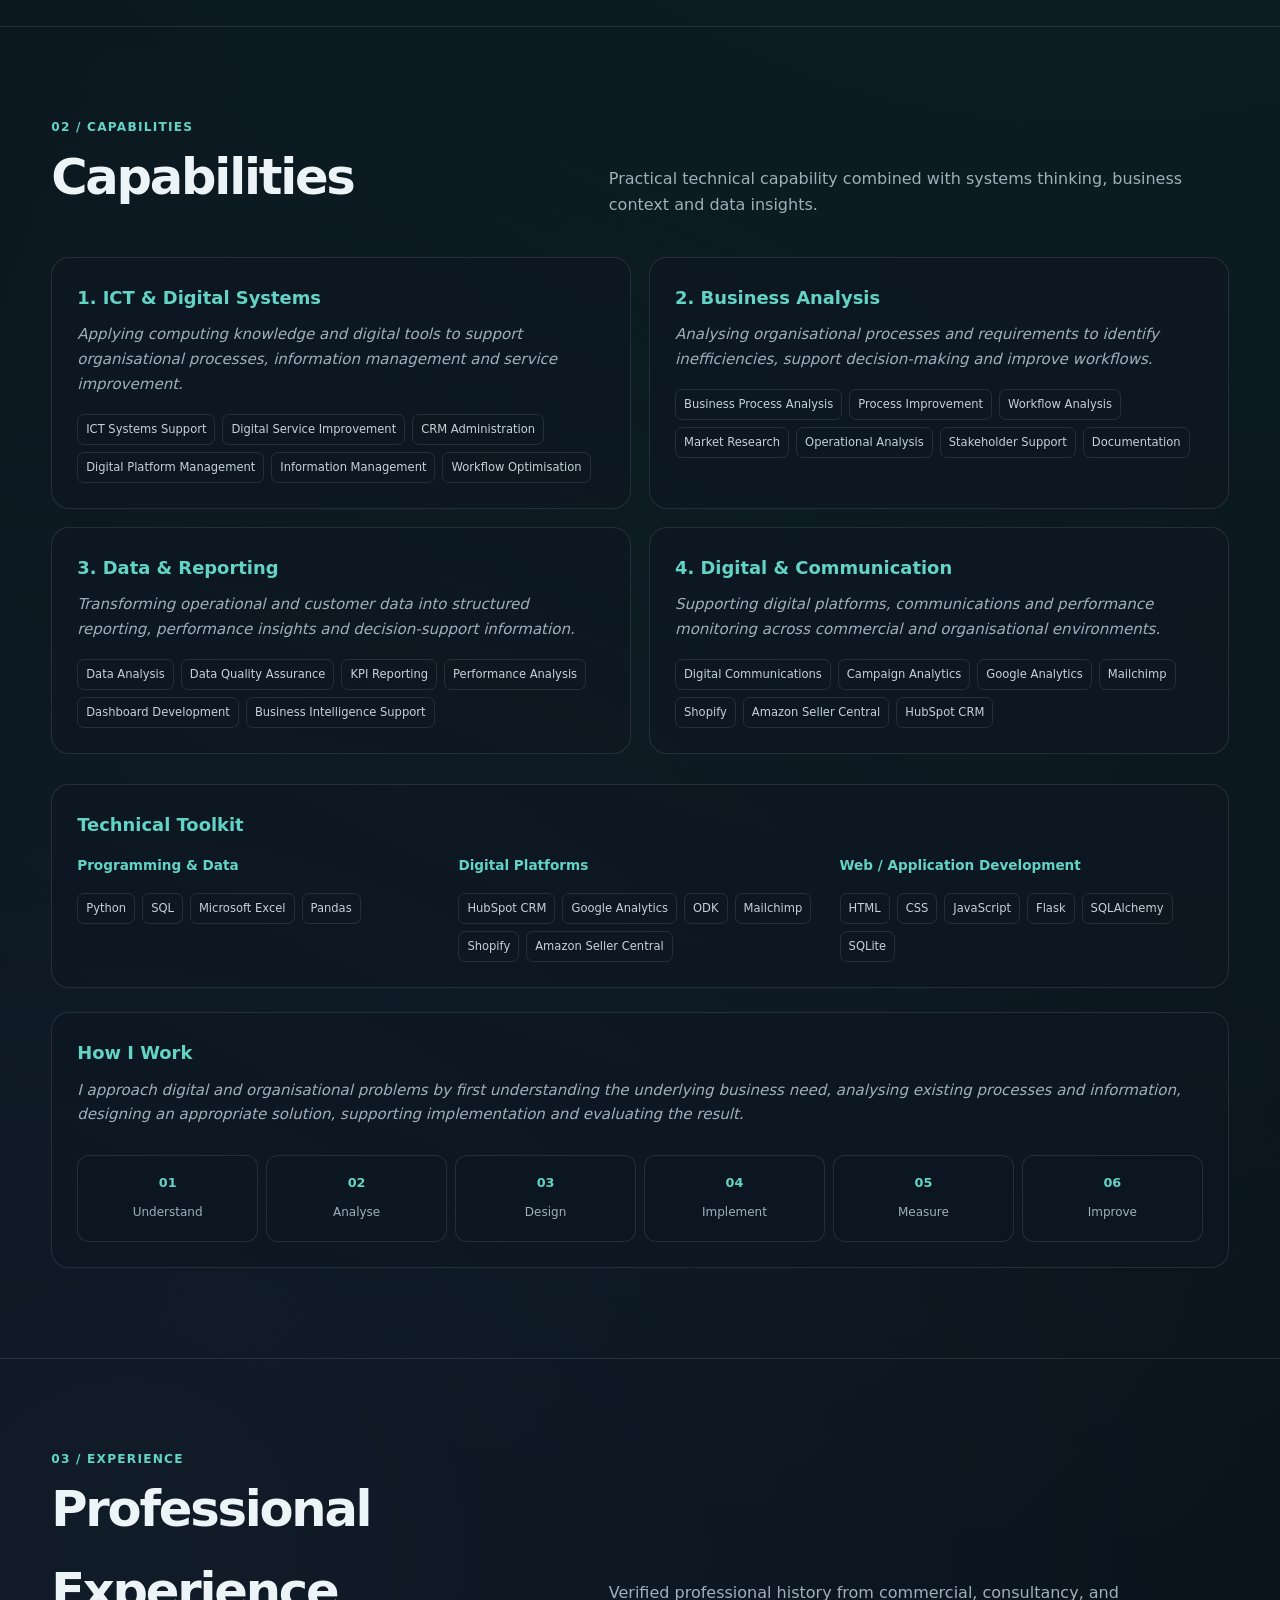
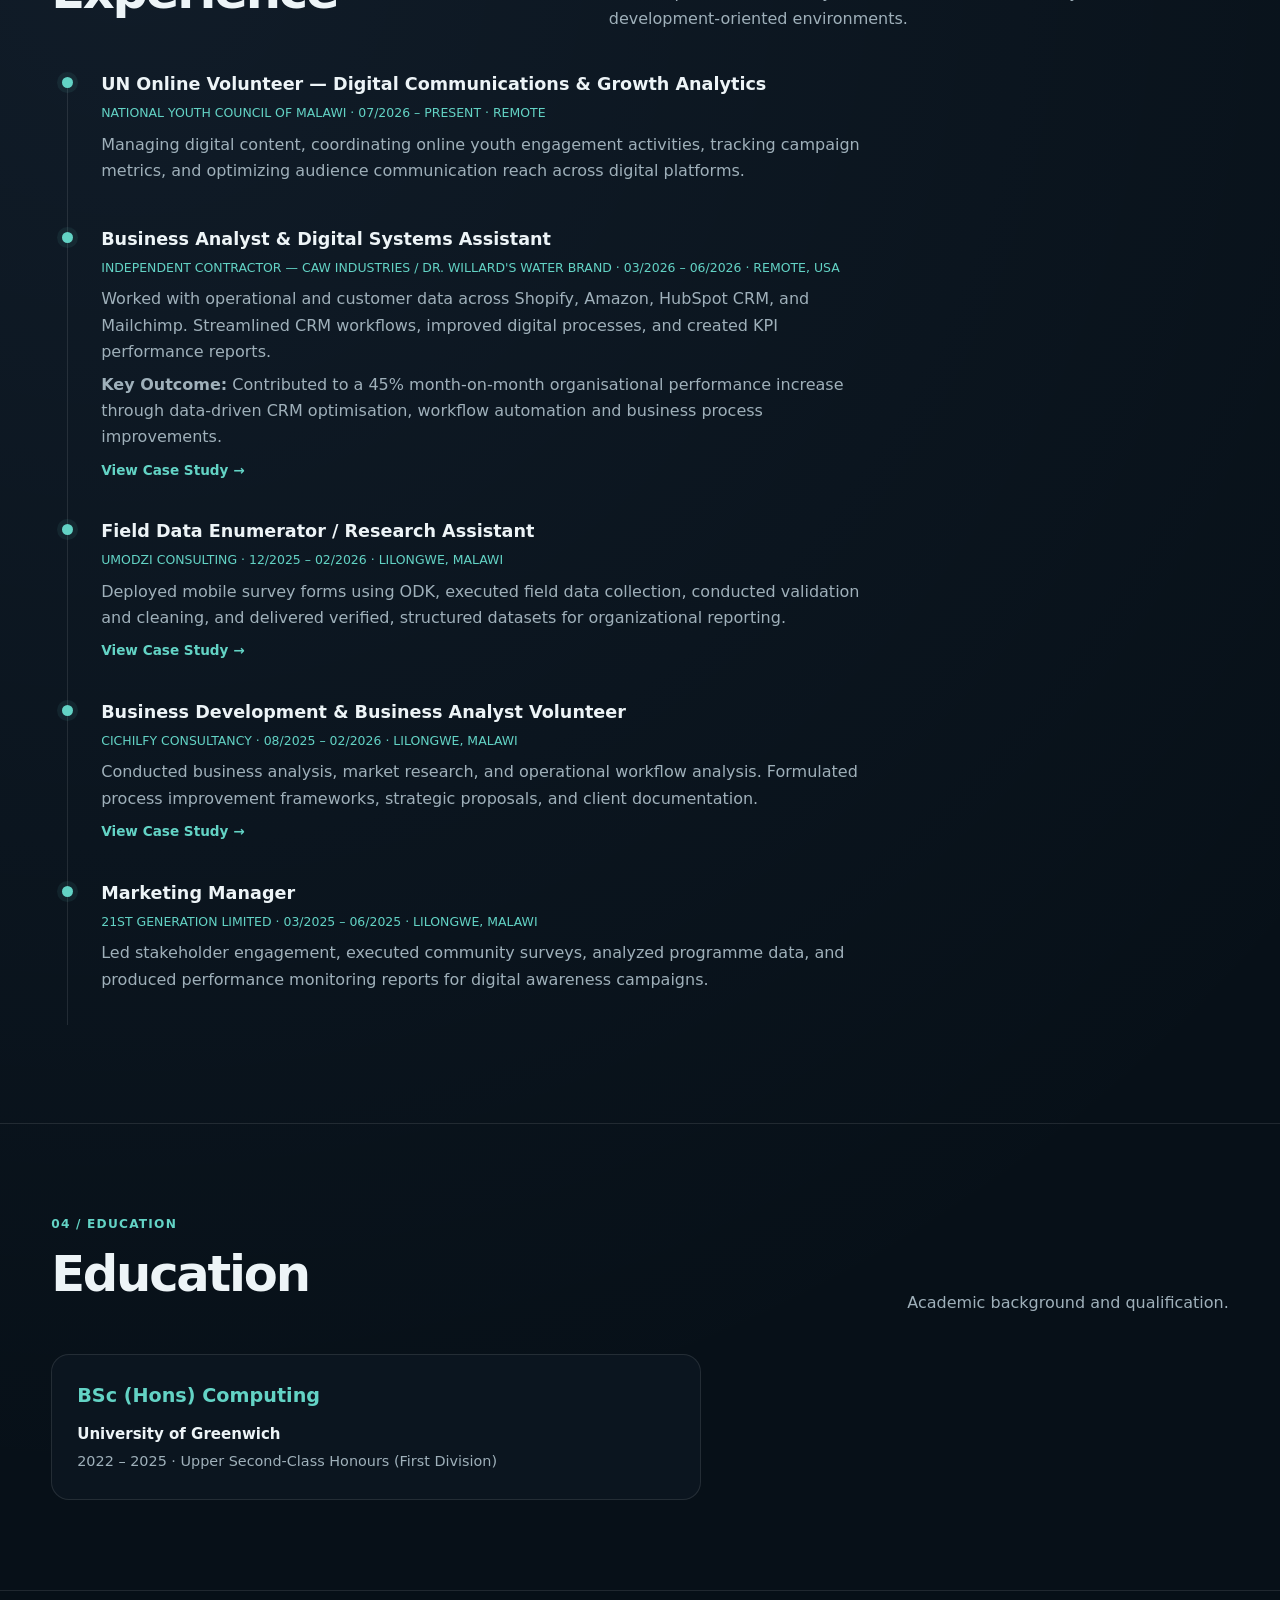
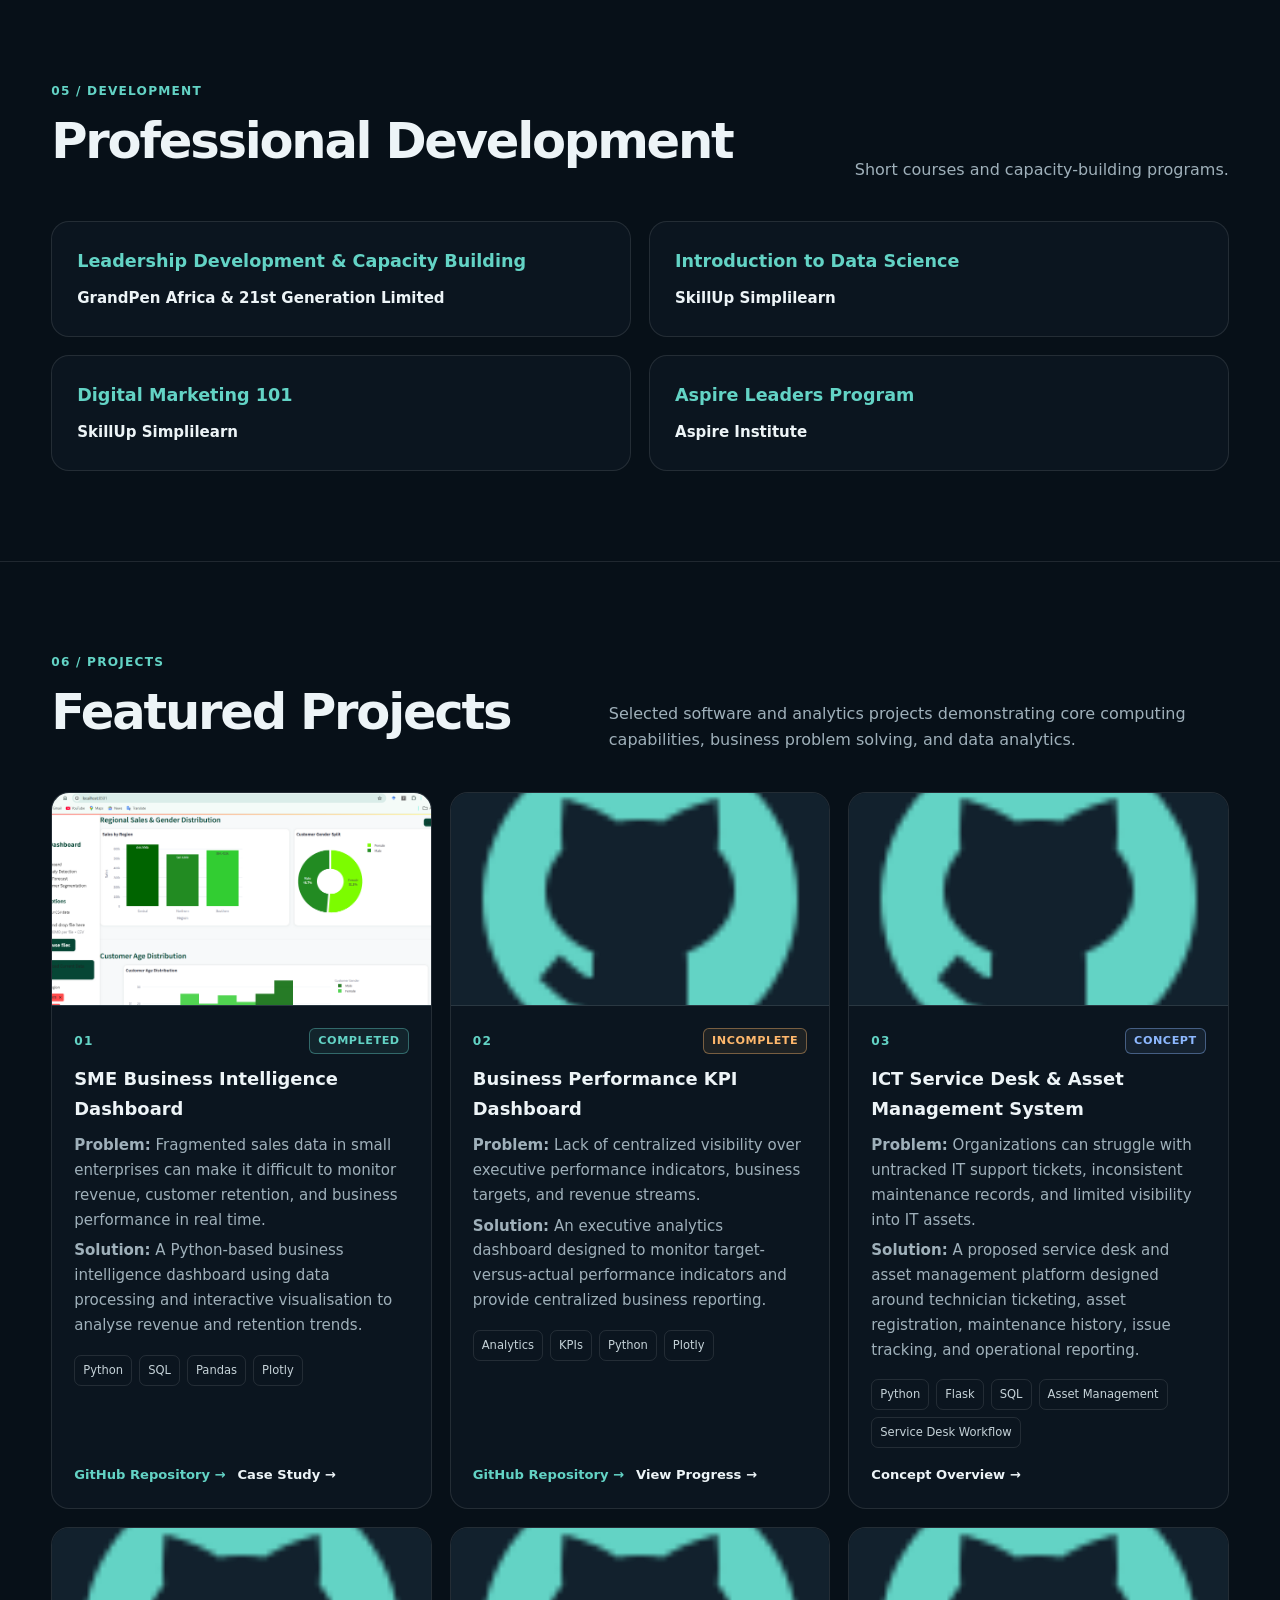
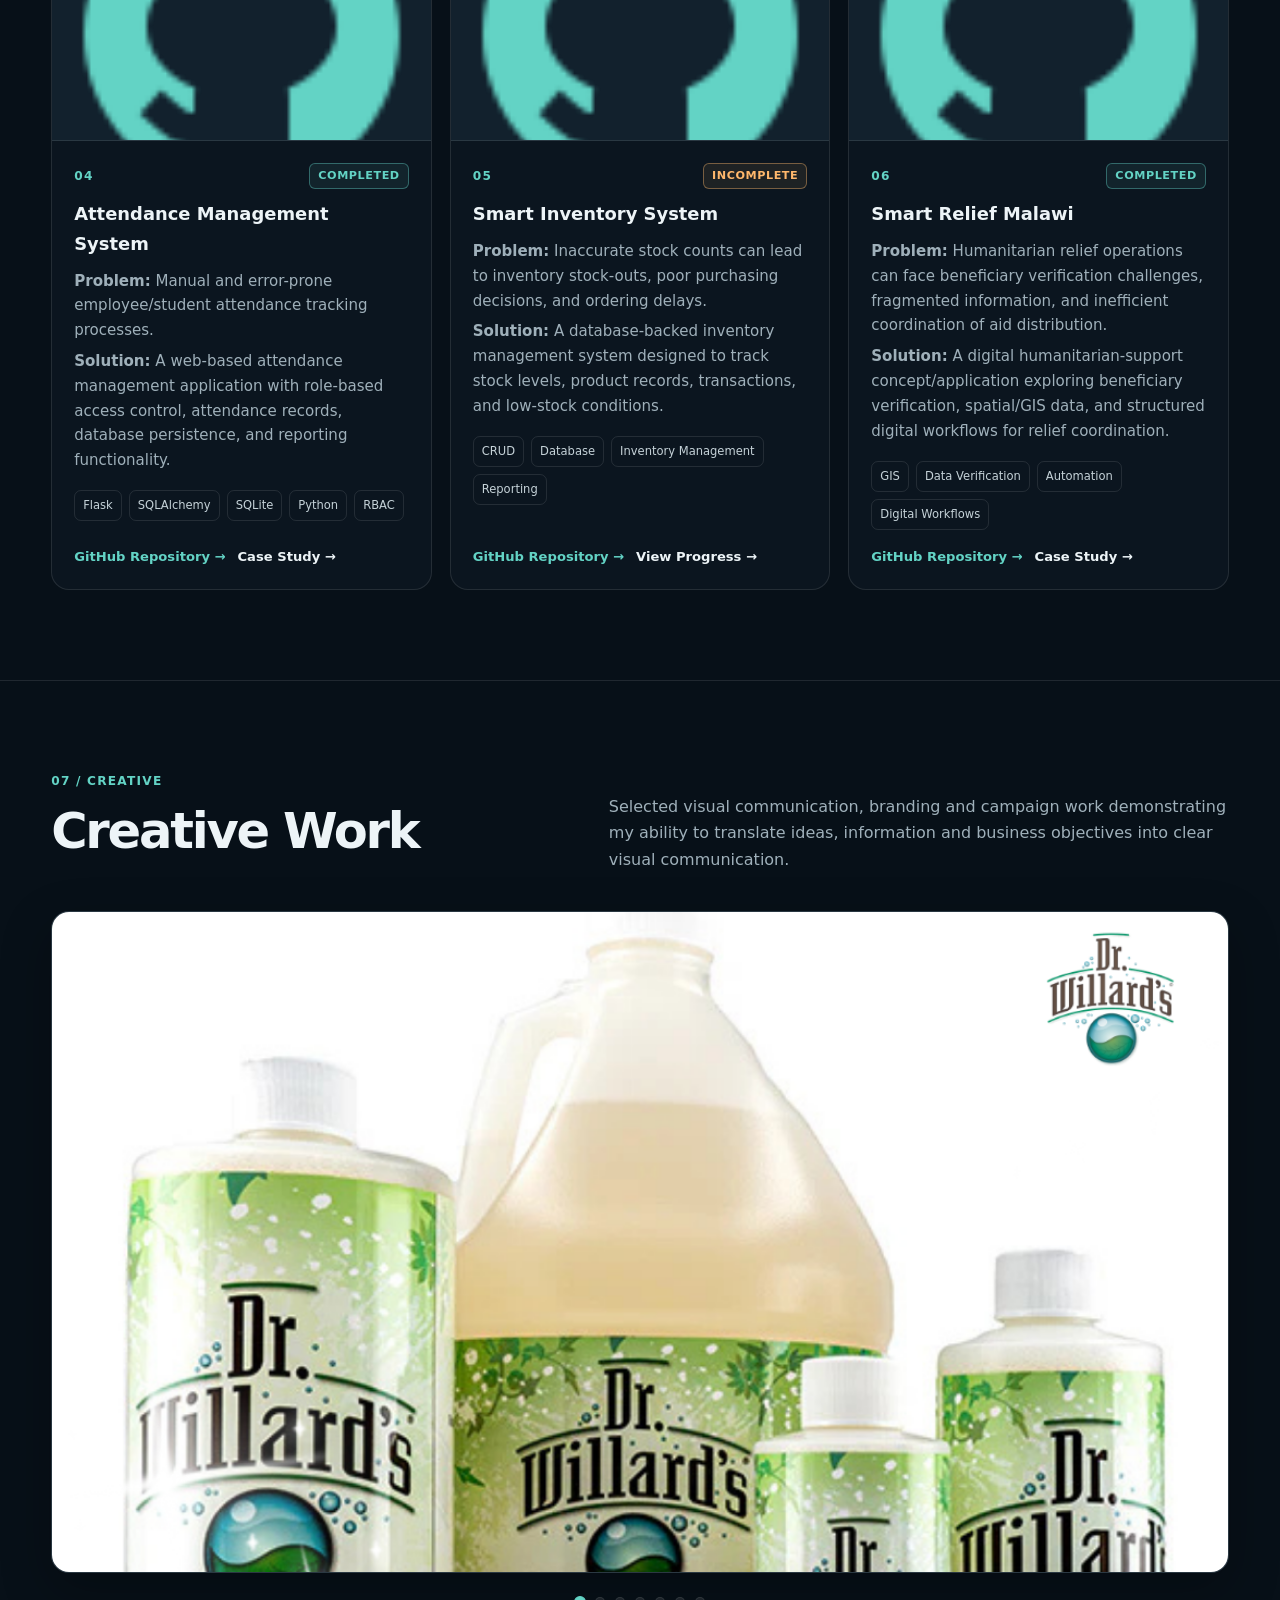
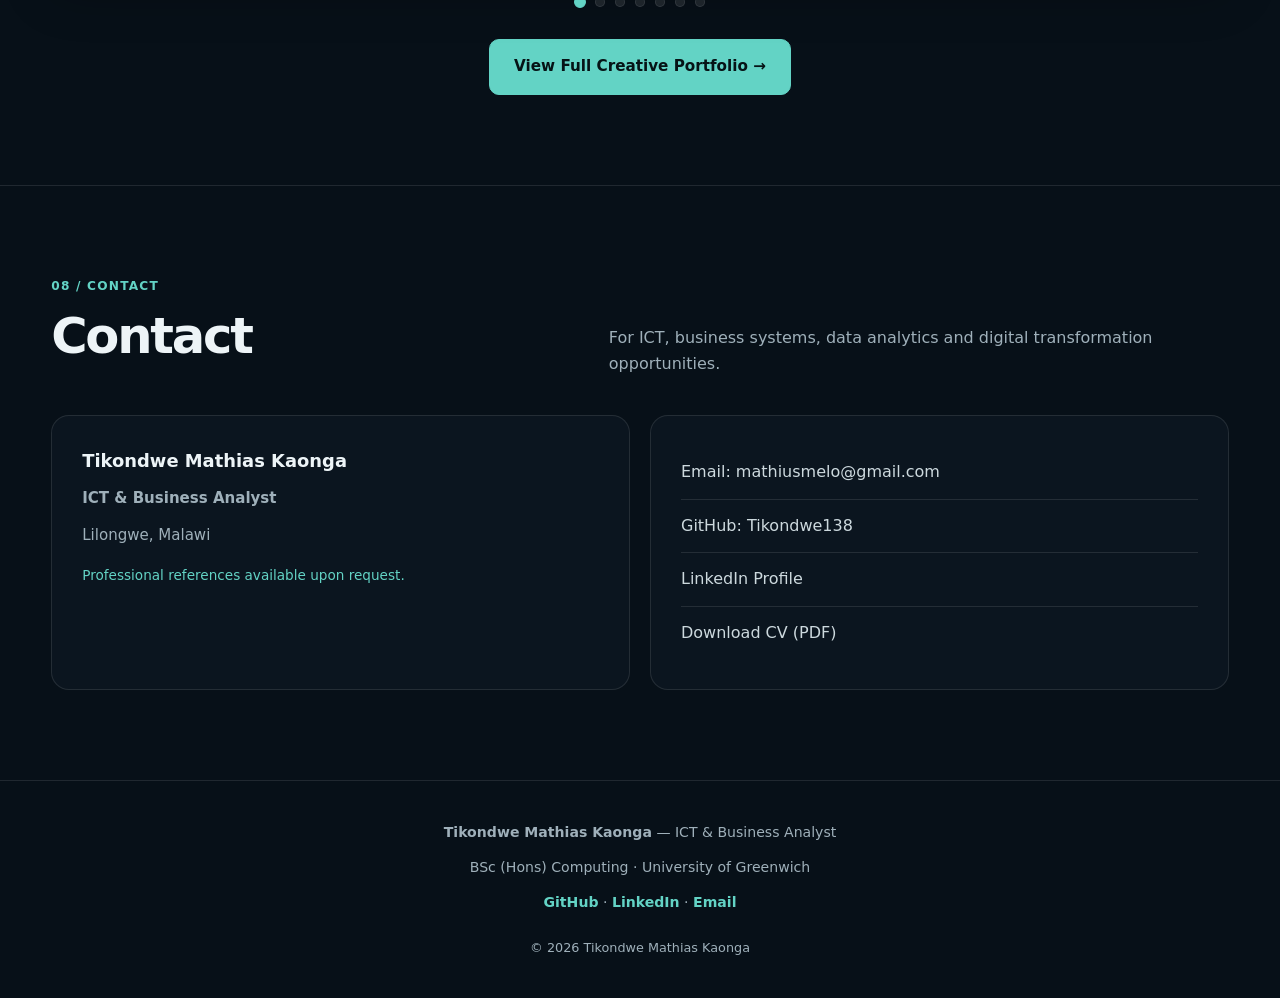
==== commit 6c38224b: "Add files via upload" ====
--- a/tikondwe-ict-portfolio.html
+++ b/tikondwe-ict-portfolio.html
@@ -20,7 +20,6 @@
       <a href="#capabilities">Capabilities</a>
       <a href="#experience">Experience</a>
       <a href="#projects">Projects</a>
-      <a href="creative/index.html">Creative Work</a>
       <a href="#contact">Contact</a>
     </nav>
   </div>
@@ -308,114 +307,164 @@
     <div class="container">
       <div class="section-head">
         <div><div class="number">06 / PROJECTS</div><h2>Featured Projects</h2></div>
-        <p>Selected software and analytics projects demonstrating core computing capabilities.</p>
-      </div>
+        <p>Selected software and analytics projects demonstrating core computing capabilities, business problem solving, and data analytics.</p>
+      </div>
+
       <div class="grid grid-3">
         <!-- PROJECT 01 -->
         <article class="card project-card">
+          <div class="project-image">
+            <img src="assets/projects/sme-bi-dashboard.png" alt="SME Business Intelligence Dashboard showing revenue and customer retention analytics" loading="lazy" />
+          </div>
           <div class="project-body">
-            <div style="display:flex;justify-content:space-between;align-items:center;margin-bottom:8px">
+            <div class="project-meta">
               <div class="number">01</div>
-              <span class="tag" style="border-color:var(--accent);color:var(--accent)">COMPLETED</span>
+              <span class="project-status completed">COMPLETED</span>
             </div>
             <h3>SME Business Intelligence Dashboard</h3>
-            <p><strong>Problem:</strong> Fragmented sales data in small enterprises hindering real-time performance tracking.</p>
-            <p style="margin-top:6px"><strong>Solution:</strong> Automated Python/Plotly dashboard for revenue and retention trends.</p>
-            <div class="tag-row"><span class="tag">Python</span><span class="tag">SQL</span><span class="tag">Pandas</span><span class="tag">Plotly</span></div>
-          </div>
-          <div style="margin-top:16px;display:flex;gap:12px">
-            <a href="https://github.com/Tikondwe138" target="_blank" rel="noopener noreferrer" style="color:var(--accent);font-weight:700;font-size:0.8rem">GitHub Repository →</a>
-            <a href="projects/sme-bi-dashboard.html" style="color:var(--text);font-weight:700;font-size:0.8rem">Case Study →</a>
+            <p><strong>Problem:</strong> Fragmented sales data in small enterprises can make it difficult to monitor revenue, customer retention, and business performance in real time.</p>
+            <p style="margin-top:6px"><strong>Solution:</strong> A Python-based business intelligence dashboard using data processing and interactive visualisation to analyse revenue and retention trends.</p>
+            <div class="tag-row">
+              <span class="tag">Python</span>
+              <span class="tag">SQL</span>
+              <span class="tag">Pandas</span>
+              <span class="tag">Plotly</span>
+            </div>
+            <div class="project-actions">
+              <a href="https://github.com/Tikondwe138/bi-dashboard-sme" target="_blank" rel="noopener noreferrer">GitHub Repository →</a>
+              <a href="projects/sme-bi-dashboard.html" class="secondary-action">Case Study →</a>
+            </div>
           </div>
         </article>
 
         <!-- PROJECT 02 -->
         <article class="card project-card">
+          <div class="project-image">
+            <img src="assets/projects/business-kpi-dashboard.png" alt="Business Performance KPI Dashboard executive analytics interface" loading="lazy" />
+          </div>
           <div class="project-body">
-            <div style="display:flex;justify-content:space-between;align-items:center;margin-bottom:8px">
+            <div class="project-meta">
               <div class="number">02</div>
-              <span class="tag" style="border-color:var(--accent);color:var(--accent)">COMPLETED</span>
+              <span class="project-status incomplete">INCOMPLETE</span>
             </div>
             <h3>Business Performance KPI Dashboard</h3>
-            <p><strong>Problem:</strong> Lack of centralized visibility over executive performance indicators and revenue streams.</p>
-            <p style="margin-top:6px"><strong>Solution:</strong> Executive analytics reporting platform to monitor target vs actual metrics.</p>
-            <div class="tag-row"><span class="tag">Analytics</span><span class="tag">KPIs</span><span class="tag">Plotly</span></div>
-          </div>
-          <div style="margin-top:16px;display:flex;gap:12px">
-            <a href="https://github.com/Tikondwe138" target="_blank" rel="noopener noreferrer" style="color:var(--accent);font-weight:700;font-size:0.8rem">GitHub Repository →</a>
-            <a href="projects/kpi-dashboard.html" style="color:var(--text);font-weight:700;font-size:0.8rem">Case Study →</a>
+            <p><strong>Problem:</strong> Lack of centralized visibility over executive performance indicators, business targets, and revenue streams.</p>
+            <p style="margin-top:6px"><strong>Solution:</strong> An executive analytics dashboard designed to monitor target-versus-actual performance indicators and provide centralized business reporting.</p>
+            <div class="tag-row">
+              <span class="tag">Analytics</span>
+              <span class="tag">KPIs</span>
+              <span class="tag">Python</span>
+              <span class="tag">Plotly</span>
+            </div>
+            <div class="project-actions">
+              <a href="https://github.com/Tikondwe138/business-performance-kpi-dashboard" target="_blank" rel="noopener noreferrer">GitHub Repository →</a>
+              <a href="projects/kpi-dashboard.html" class="secondary-action">View Progress →</a>
+            </div>
           </div>
         </article>
 
         <!-- PROJECT 03 -->
         <article class="card project-card">
+          <div class="project-image">
+            <img src="assets/projects/ict-service-desk.png" alt="ICT Service Desk & Asset Management System conceptual platform architecture" loading="lazy" />
+          </div>
           <div class="project-body">
-            <div style="display:flex;justify-content:space-between;align-items:center;margin-bottom:8px">
+            <div class="project-meta">
               <div class="number">03</div>
-              <span class="tag" style="border-color:var(--accent-2);color:var(--accent-2)">IN DEVELOPMENT</span>
+              <span class="project-status concept">CONCEPT</span>
             </div>
             <h3>ICT Service Desk & Asset Management System</h3>
-            <p><strong>Problem:</strong> Un-tracked IT support tickets and missing maintenance records in organizations.</p>
-            <p style="margin-top:6px"><strong>Solution:</strong> Proposed service desk portal for technician ticketing and asset history.</p>
-            <div class="tag-row"><span class="tag">Python</span><span class="tag">Flask</span></div>
-          </div>
-          <div style="margin-top:16px;display:flex;gap:12px">
-            <a href="https://github.com/Tikondwe138" target="_blank" rel="noopener noreferrer" style="color:var(--accent);font-weight:700;font-size:0.8rem">GitHub Profile →</a>
-            <a href="projects/service-desk.html" style="color:var(--text);font-weight:700;font-size:0.8rem">Overview →</a>
+            <p><strong>Problem:</strong> Organizations can struggle with untracked IT support tickets, inconsistent maintenance records, and limited visibility into IT assets.</p>
+            <p style="margin-top:6px"><strong>Solution:</strong> A proposed service desk and asset management platform designed around technician ticketing, asset registration, maintenance history, issue tracking, and operational reporting.</p>
+            <div class="tag-row">
+              <span class="tag">Python</span>
+              <span class="tag">Flask</span>
+              <span class="tag">SQL</span>
+              <span class="tag">Asset Management</span>
+              <span class="tag">Service Desk Workflow</span>
+            </div>
+            <div class="project-actions">
+              <a href="projects/service-desk.html" class="secondary-action">Concept Overview →</a>
+            </div>
           </div>
         </article>
 
         <!-- PROJECT 04 -->
         <article class="card project-card">
+          <div class="project-image">
+            <img src="assets/projects/attendance-system.png" alt="Attendance Management System role-based portal and attendance logs" loading="lazy" />
+          </div>
           <div class="project-body">
-            <div style="display:flex;justify-content:space-between;align-items:center;margin-bottom:8px">
+            <div class="project-meta">
               <div class="number">04</div>
-              <span class="tag" style="border-color:var(--accent);color:var(--accent)">COMPLETED</span>
+              <span class="project-status completed">COMPLETED</span>
             </div>
             <h3>Attendance Management System</h3>
             <p><strong>Problem:</strong> Manual and error-prone employee/student attendance tracking processes.</p>
-            <p style="margin-top:6px"><strong>Solution:</strong> Web application with role-based access control and reporting endpoints.</p>
-            <div class="tag-row"><span class="tag">Flask</span><span class="tag">SQLAlchemy</span><span class="tag">SQLite</span></div>
-          </div>
-          <div style="margin-top:16px;display:flex;gap:12px">
-            <a href="https://github.com/Tikondwe138" target="_blank" rel="noopener noreferrer" style="color:var(--accent);font-weight:700;font-size:0.8rem">GitHub Repository →</a>
-            <a href="projects/attendance-system.html" style="color:var(--text);font-weight:700;font-size:0.8rem">Case Study →</a>
+            <p style="margin-top:6px"><strong>Solution:</strong> A web-based attendance management application with role-based access control, attendance records, database persistence, and reporting functionality.</p>
+            <div class="tag-row">
+              <span class="tag">Flask</span>
+              <span class="tag">SQLAlchemy</span>
+              <span class="tag">SQLite</span>
+              <span class="tag">Python</span>
+              <span class="tag">RBAC</span>
+            </div>
+            <div class="project-actions">
+              <a href="https://github.com/Tikondwe138/attendance-app" target="_blank" rel="noopener noreferrer">GitHub Repository →</a>
+              <a href="projects/attendance-system.html" class="secondary-action">Case Study →</a>
+            </div>
           </div>
         </article>
 
         <!-- PROJECT 05 -->
         <article class="card project-card">
+          <div class="project-image">
+            <img src="assets/projects/smart-inventory.png" alt="Smart Inventory System stock monitoring and low-stock alert screen" loading="lazy" />
+          </div>
           <div class="project-body">
-            <div style="display:flex;justify-content:space-between;align-items:center;margin-bottom:8px">
+            <div class="project-meta">
               <div class="number">05</div>
-              <span class="tag" style="border-color:var(--accent);color:var(--accent)">COMPLETED</span>
+              <span class="project-status incomplete">INCOMPLETE</span>
             </div>
             <h3>Smart Inventory System</h3>
-            <p><strong>Problem:</strong> Inaccurate stock counts leading to inventory stock-outs and ordering delays.</p>
-            <p style="margin-top:6px"><strong>Solution:</strong> Database-backed inventory tool with automated low-stock alerts.</p>
-            <div class="tag-row"><span class="tag">CRUD</span><span class="tag">Database</span><span class="tag">Reporting</span></div>
-          </div>
-          <div style="margin-top:16px;display:flex;gap:12px">
-            <a href="https://github.com/Tikondwe138" target="_blank" rel="noopener noreferrer" style="color:var(--accent);font-weight:700;font-size:0.8rem">GitHub Repository →</a>
-            <a href="projects/inventory-system.html" style="color:var(--text);font-weight:700;font-size:0.8rem">Case Study →</a>
+            <p><strong>Problem:</strong> Inaccurate stock counts can lead to inventory stock-outs, poor purchasing decisions, and ordering delays.</p>
+            <p style="margin-top:6px"><strong>Solution:</strong> A database-backed inventory management system designed to track stock levels, product records, transactions, and low-stock conditions.</p>
+            <div class="tag-row">
+              <span class="tag">CRUD</span>
+              <span class="tag">Database</span>
+              <span class="tag">Inventory Management</span>
+              <span class="tag">Reporting</span>
+            </div>
+            <div class="project-actions">
+              <a href="https://github.com/Tikondwe138/smart-inventory-system" target="_blank" rel="noopener noreferrer">GitHub Repository →</a>
+              <a href="projects/inventory-system.html" class="secondary-action">View Progress →</a>
+            </div>
           </div>
         </article>
 
         <!-- PROJECT 06 -->
         <article class="card project-card">
+          <div class="project-image">
+            <img src="assets/projects/smart-relief-malawi.png" alt="Smart Relief Malawi humanitarian GIS map and beneficiary verification concept" loading="lazy" />
+          </div>
           <div class="project-body">
-            <div style="display:flex;justify-content:space-between;align-items:center;margin-bottom:8px">
+            <div class="project-meta">
               <div class="number">06</div>
-              <span class="tag" style="border-color:var(--accent-2);color:var(--accent-2)">CONCEPT</span>
+              <span class="project-status completed">COMPLETED</span>
             </div>
             <h3>Smart Relief Malawi</h3>
-            <p><strong>Problem:</strong> Inefficiencies and beneficiary verification challenges in humanitarian relief aid.</p>
-            <p style="margin-top:6px"><strong>Solution:</strong> Concept exploring GIS spatial data and digital verification workflows.</p>
-            <div class="tag-row"><span class="tag">GIS</span><span class="tag">Data Verification</span><span class="tag">Automation</span></div>
-          </div>
-          <div style="margin-top:16px;display:flex;gap:12px">
-            <a href="https://github.com/Tikondwe138" target="_blank" rel="noopener noreferrer" style="color:var(--accent);font-weight:700;font-size:0.8rem">GitHub Profile →</a>
-            <a href="projects/smart-relief.html" style="color:var(--text);font-weight:700;font-size:0.8rem">Concept Note →</a>
+            <p><strong>Problem:</strong> Humanitarian relief operations can face beneficiary verification challenges, fragmented information, and inefficient coordination of aid distribution.</p>
+            <p style="margin-top:6px"><strong>Solution:</strong> A digital humanitarian-support concept/application exploring beneficiary verification, spatial/GIS data, and structured digital workflows for relief coordination.</p>
+            <div class="tag-row">
+              <span class="tag">GIS</span>
+              <span class="tag">Data Verification</span>
+              <span class="tag">Automation</span>
+              <span class="tag">Digital Workflows</span>
+            </div>
+            <div class="project-actions">
+              <a href="https://github.com/Tikondwe138/smart-relief-malawi" target="_blank" rel="noopener noreferrer">GitHub Repository →</a>
+              <a href="projects/smart-relief.html" class="secondary-action">Case Study →</a>
+            </div>
           </div>
         </article>
       </div>
@@ -426,28 +475,49 @@
     <div class="container">
       <div class="section-head">
         <div><div class="number">07 / CREATIVE</div><h2>Creative Work</h2></div>
-        <p>Selected visual communication and graphic design work demonstrating my ability to translate ideas, information and business objectives into clear visual communication.</p>
-      </div>
-
-      <!-- GALLERY CATEGORY CARDS -->
-      <div class="grid grid-3">
-        <article class="card creative-card" onclick="openLightbox('Mmera Pure Soya Packaging Design', 'Brand Identity & Packaging', 'Brand identity and packaging visual design for a Malawi-based local food product.', 'Role: Brand / Graphic Designer | Tools: Canva / Photoshop')">
-          <h3 style="font-size:1.1rem;color:var(--accent)">Mmera Pure Soya</h3>
-          <p style="font-size:0.85rem;color:var(--muted);margin-top:4px">Brand Identity · Packaging</p>
-          <p style="font-size:0.9rem;margin-top:10px">Packaging design created for local product branding and market positioning.</p>
-        </article>
-
-        <article class="card creative-card" onclick="openLightbox('Digital Campaign Materials', 'Marketing & Campaign Design', 'Visual campaign assets created for online promotional reach.', 'Role: Graphic Designer | Tools: Canva / Digital Design Suite')">
-          <h3 style="font-size:1.1rem;color:var(--accent)">Campaign Visual Assets</h3>
-          <p style="font-size:0.85rem;color:var(--muted);margin-top:4px">Marketing & Campaign Design</p>
-          <p style="font-size:0.9rem;margin-top:10px">Structured campaign posters and promotional banners for digital media.</p>
-        </article>
-
-        <article class="card creative-card" onclick="openLightbox('Information & Service Card Design', 'Presentation & Information Design', 'Information design formatting service packages and corporate outlines into legible visual assets.', 'Role: Information Designer | Tools: Digital Design Tools')">
-          <h3 style="font-size:1.1rem;color:var(--accent)">Information & Service Cards</h3>
-          <p style="font-size:0.85rem;color:var(--muted);margin-top:4px">Presentation & Information Design</p>
-          <p style="font-size:0.9rem;margin-top:10px">Visual presentation assets organizing complex operational details into clear layouts.</p>
-        </article>
+        <p>Selected visual communication, branding and campaign work demonstrating my ability to translate ideas, information and business objectives into clear visual communication.</p>
+      </div>
+
+      <div class="creative-showcase">
+        <div class="creative-slideshow" aria-label="Creative work showcase">
+          <div class="creative-slide active">
+            <img src="assets/creative/creative-01.jpg" alt="Mmera Pure Soya Brand Identity and Packaging Design" />
+          </div>
+          <div class="creative-slide">
+            <img src="assets/creative/creative-02.jpg" alt="Digital Media Campaign Materials and Posters" />
+          </div>
+          <div class="creative-slide">
+            <img src="assets/creative/creative-03.jpg" alt="Information and Service Package Card Presentation" />
+          </div>
+          <div class="creative-slide">
+            <img src="assets/creative/creative-04.jpg" alt="Social Media Graphic Assets and Banners" />
+          </div>
+          <div class="creative-slide">
+            <img src="assets/creative/creative-05.jpg" alt="Product Packaging Mockups and Labels" />
+          </div>
+          <div class="creative-slide">
+            <img src="assets/creative/creative-06.jpg" alt="Corporate Visual Presentation Slides" />
+          </div>
+          <div class="creative-slide">
+            <img src="assets/creative/creative-07.jpg" alt="Brand Identity Guidelines and Style Sheets" />
+          </div>
+        </div>
+
+        <div class="creative-indicators" aria-label="Slideshow slide indicators">
+          <span class="creative-dot active" aria-label="Go to slide 1"></span>
+          <span class="creative-dot" aria-label="Go to slide 2"></span>
+          <span class="creative-dot" aria-label="Go to slide 3"></span>
+          <span class="creative-dot" aria-label="Go to slide 4"></span>
+          <span class="creative-dot" aria-label="Go to slide 5"></span>
+          <span class="creative-dot" aria-label="Go to slide 6"></span>
+          <span class="creative-dot" aria-label="Go to slide 7"></span>
+        </div>
+
+        <div class="creative-cta">
+          <a href="https://drive.google.com/drive/folders/17m08boR27YiG8hWuVqrGfaug-TxGYiR2?usp=drive_link" target="_blank" rel="noopener noreferrer" class="btn primary">
+            View Full Creative Portfolio →
+          </a>
+        </div>
       </div>
     </div>
   </section>
--- a/css/style.css
+++ b/css/style.css
@@ -88,8 +88,80 @@
 .tag-row { display: flex; flex-wrap: wrap; gap: 7px; margin-top: 17px; }
 .tag { font-size: 0.72rem; padding: 5px 8px; border: 1px solid var(--line); border-radius: 7px; color: #c5d2d8; }
 .number { font-size: 0.76rem; color: var(--accent); font-weight: 800; letter-spacing: 0.1em; }
-.project-card { display: flex; flex-direction: column; min-height: 285px; }
-.project-card .project-body { flex: 1; }
+.project-card { display: flex; flex-direction: column; min-height: 380px; overflow: hidden; padding: 0; }
+.project-card .project-body { flex: 1; padding: 22px; display: flex; flex-direction: column; }
+.project-image { width: 100%; aspect-ratio: 16 / 9; overflow: hidden; background: var(--surface-2); border-bottom: 1px solid var(--line); }
+.project-image img { width: 100%; height: 100%; object-fit: cover; display: block; transition: transform 0.3s ease; }
+.project-card:hover .project-image img { transform: scale(1.03); }
+.project-meta { display: flex; justify-content: space-between; align-items: center; margin-bottom: 10px; }
+.project-status { font-size: 0.7rem; padding: 3px 8px; border-radius: 6px; font-weight: 700; letter-spacing: 0.05em; text-transform: uppercase; border: 1px solid var(--line); }
+.project-status.completed { color: var(--accent); border-color: rgba(99, 211, 197, 0.4); background: rgba(99, 211, 197, 0.08); }
+.project-status.incomplete { color: #ffb86c; border-color: rgba(255, 184, 108, 0.4); background: rgba(255, 184, 108, 0.08); }
+.project-status.concept { color: var(--accent-2); border-color: rgba(141, 184, 255, 0.4); background: rgba(141, 184, 255, 0.08); }
+.project-actions { margin-top: auto; padding-top: 16px; display: flex; flex-wrap: wrap; gap: 12px; align-items: center; }
+.project-actions a { font-size: 0.82rem; font-weight: 700; color: var(--accent); transition: color 0.2s; }
+.project-actions a.secondary-action { color: var(--text); }
+.project-actions a:hover { text-decoration: underline; }
+/* Creative Section Fade Slideshow */
+.creative-showcase { display: flex; flex-direction: column; align-items: center; gap: 24px; width: 100%; margin-top: 10px; }
+.creative-slideshow {
+  position: relative;
+  width: 100%;
+  aspect-ratio: 16 / 9;
+  overflow: hidden;
+  border-radius: var(--radius);
+  border: 1px solid var(--line);
+  background: var(--surface-2);
+  box-shadow: var(--shadow);
+}
+.creative-slide {
+  position: absolute;
+  inset: 0;
+  opacity: 0;
+  visibility: hidden;
+  transition: opacity 1.2s ease-in-out, visibility 1.2s ease-in-out;
+  display: flex;
+  align-items: center;
+  justify-content: center;
+}
+.creative-slide.active {
+  position: relative;
+  opacity: 1;
+  visibility: visible;
+}
+.creative-slide img {
+  width: 100%;
+  height: 100%;
+  object-fit: contain;
+  display: block;
+}
+.creative-indicators {
+  display: flex;
+  gap: 10px;
+  justify-content: center;
+  align-items: center;
+}
+.creative-dot {
+  width: 10px;
+  height: 10px;
+  border-radius: 50%;
+  background: var(--line);
+  border: 1px solid var(--line);
+  cursor: pointer;
+  transition: background 0.3s, transform 0.2s;
+}
+.creative-dot.active {
+  background: var(--accent);
+  border-color: var(--accent);
+  transform: scale(1.2);
+}
+.creative-cta { margin-top: 8px; text-align: center; }
+.creative-cta .btn { padding: 14px 24px; font-size: 0.95rem; }
+
+@media (prefers-reduced-motion: reduce) {
+  .creative-slide { transition: none !important; }
+}
+
 .timeline { position: relative; margin-left: 8px; }
 .timeline::before { content: ""; position: absolute; left: 8px; top: 8px; bottom: 8px; width: 1px; background: var(--line); }
 .timeline-item { position: relative; padding: 0 0 34px 42px; }
